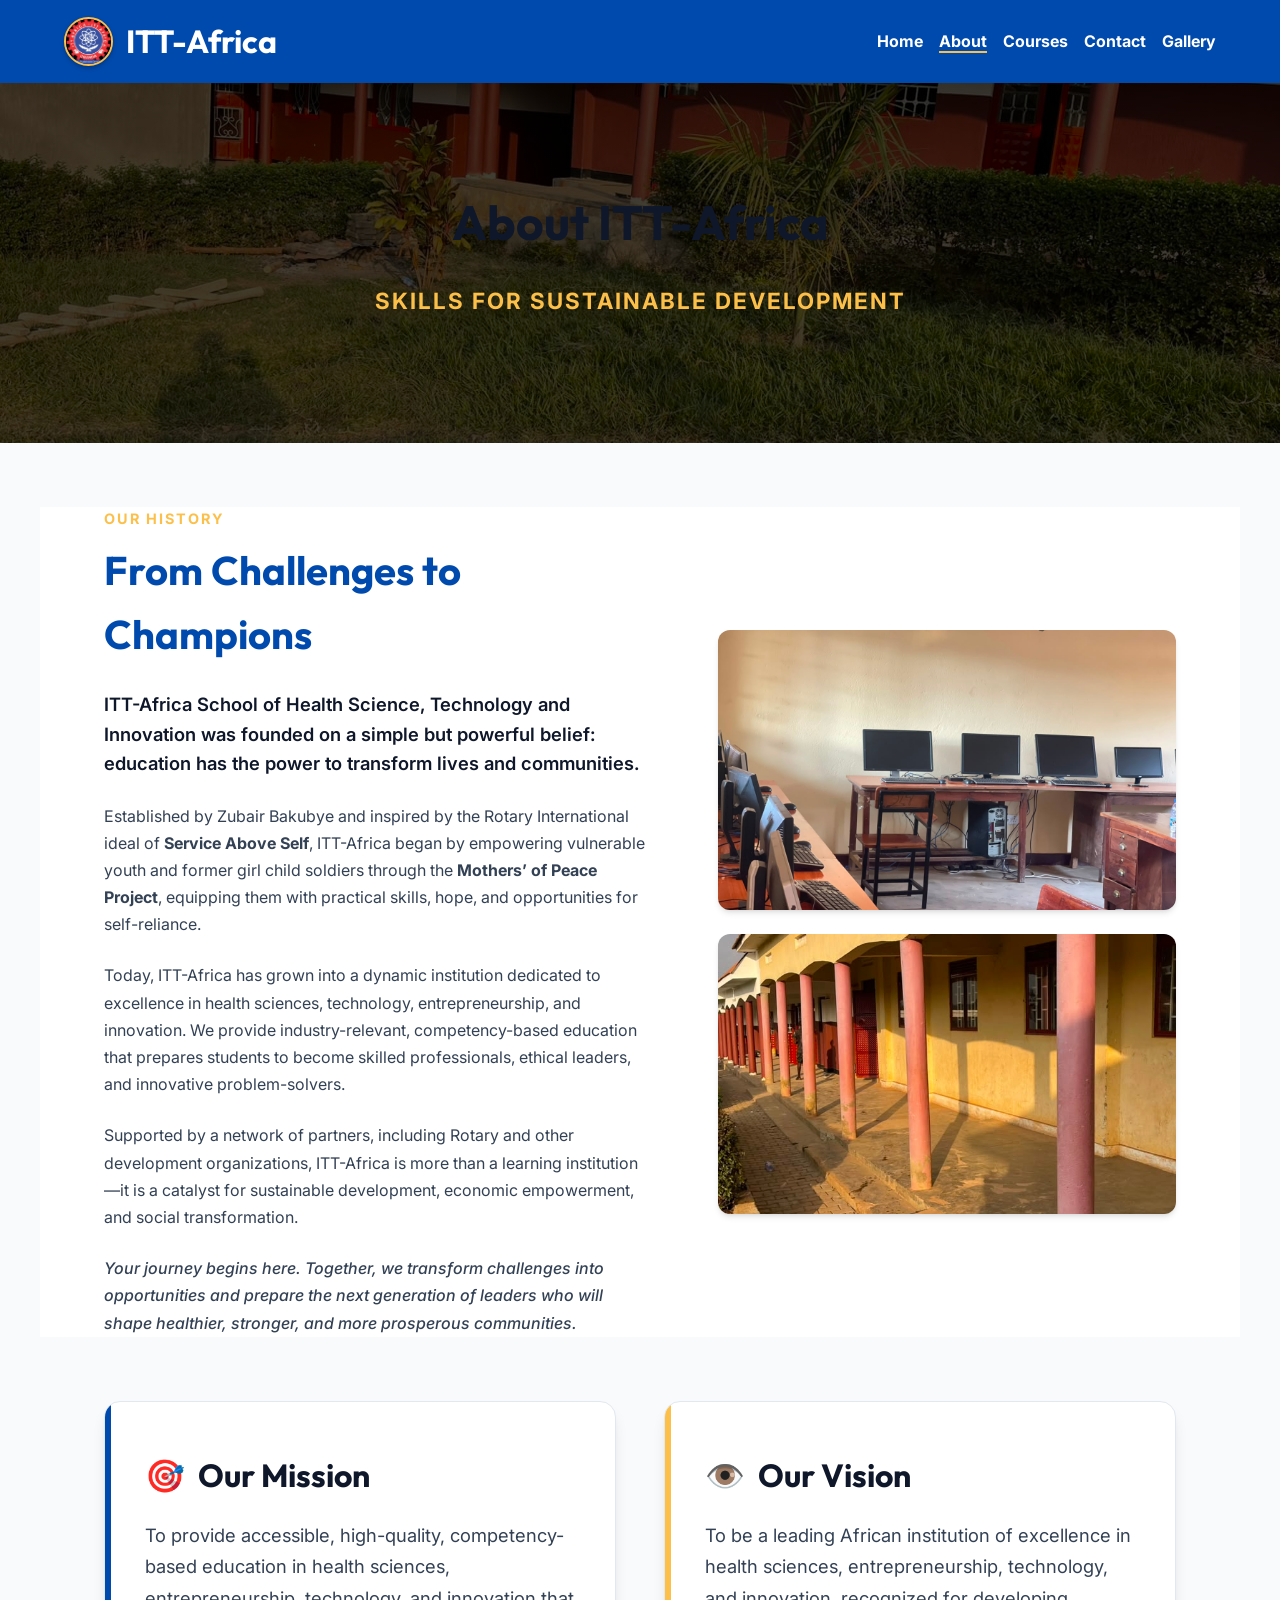
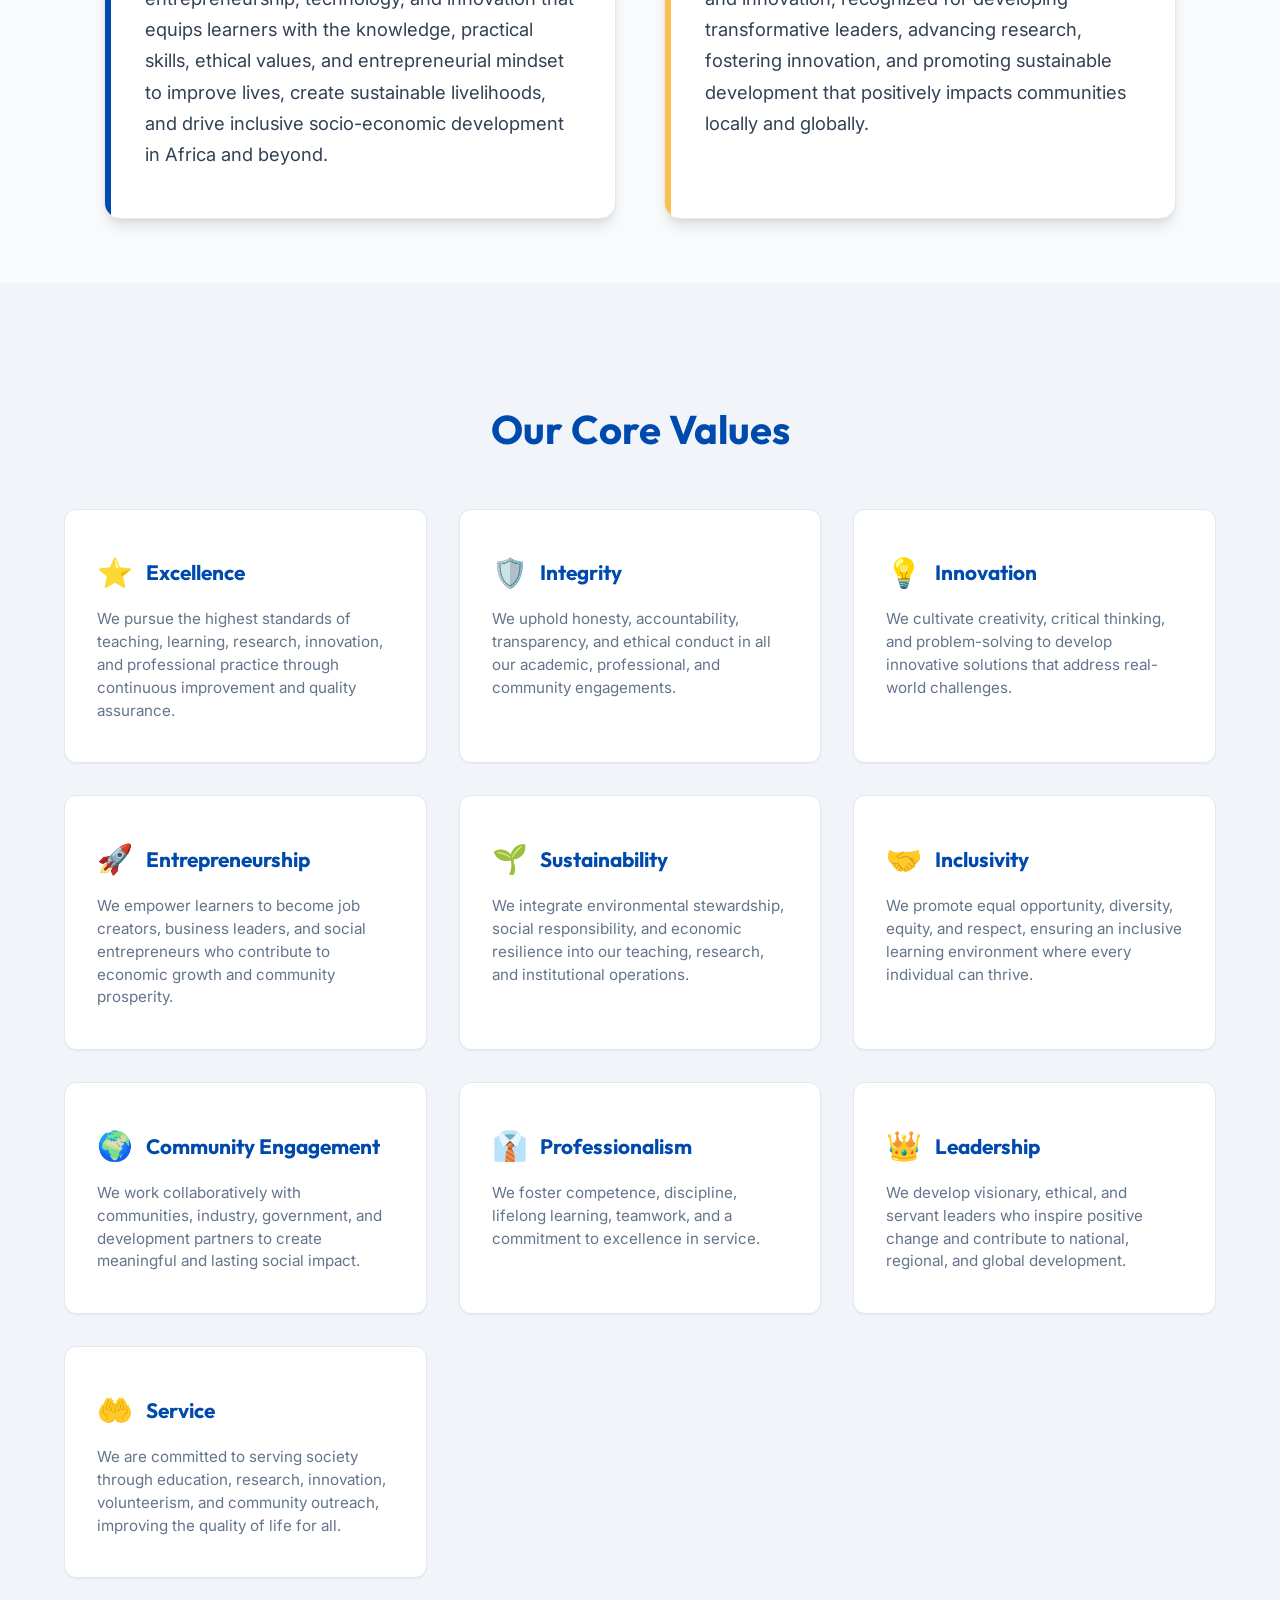
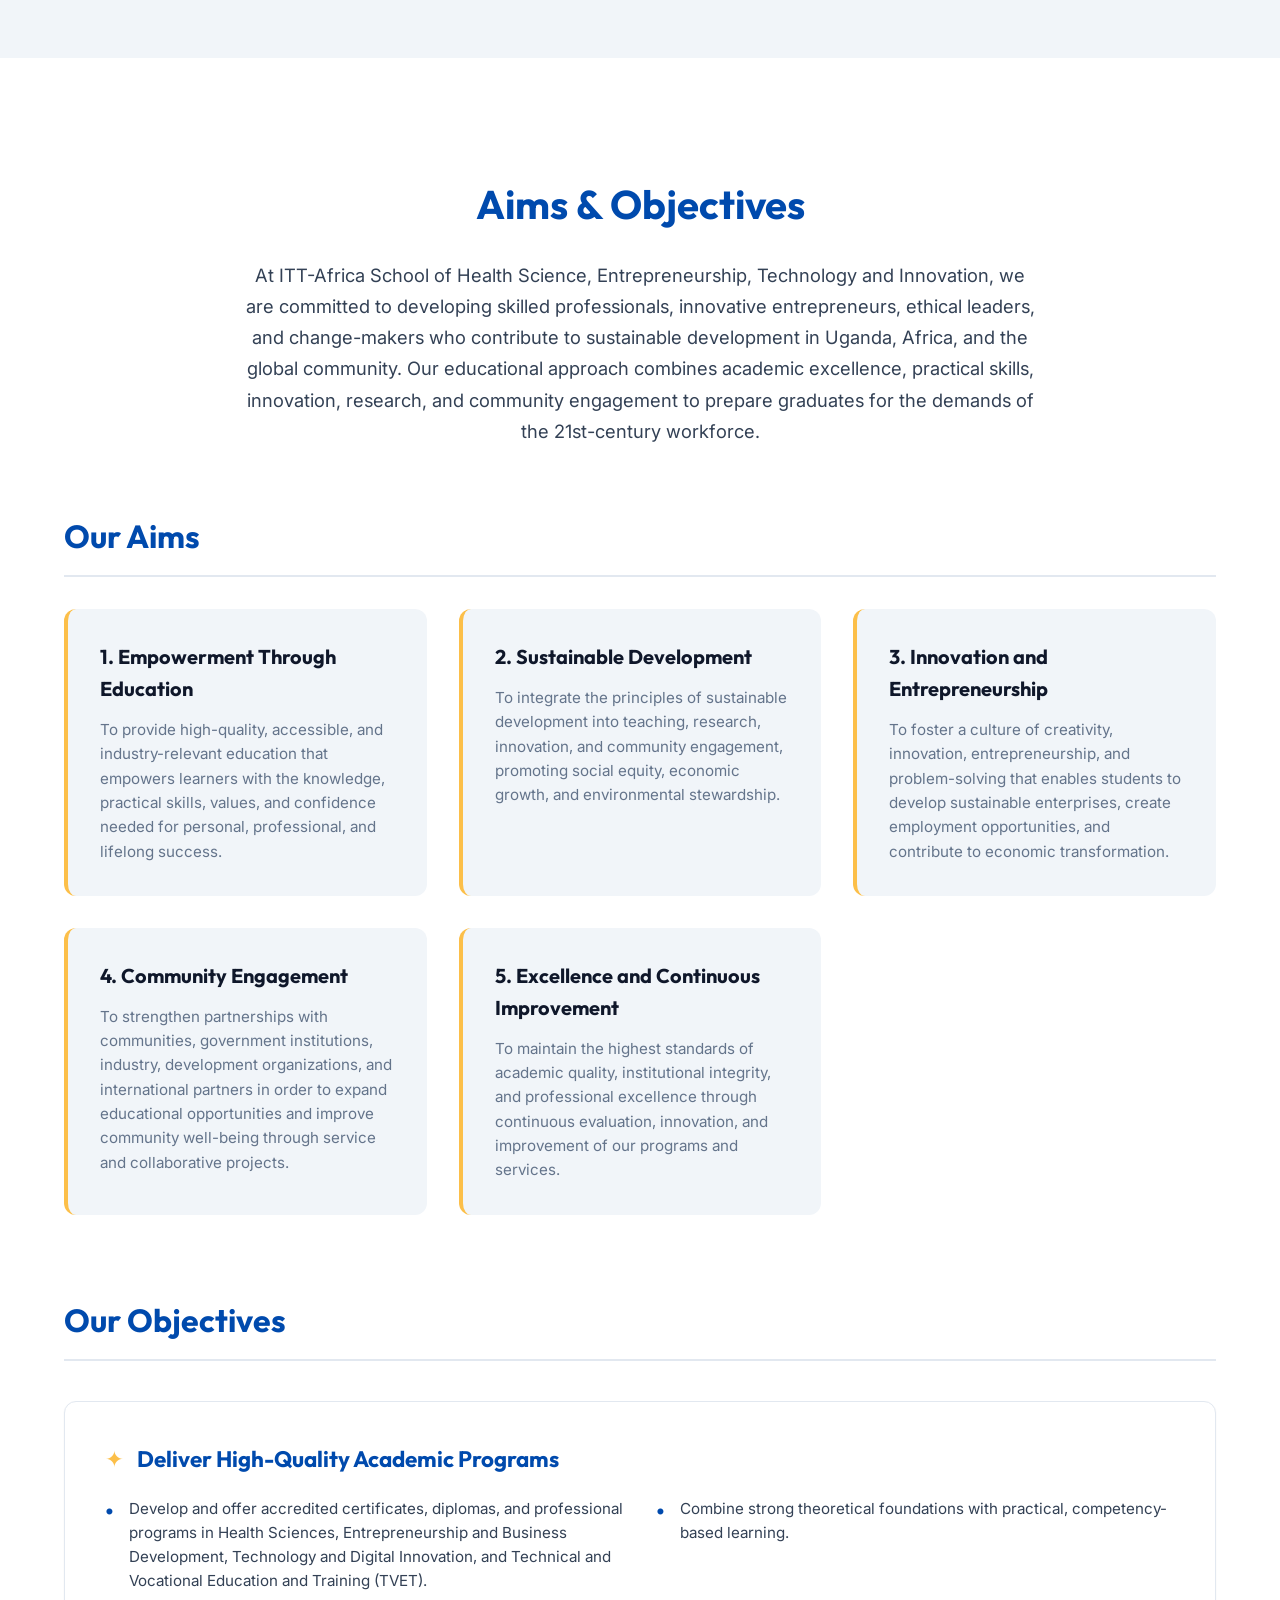
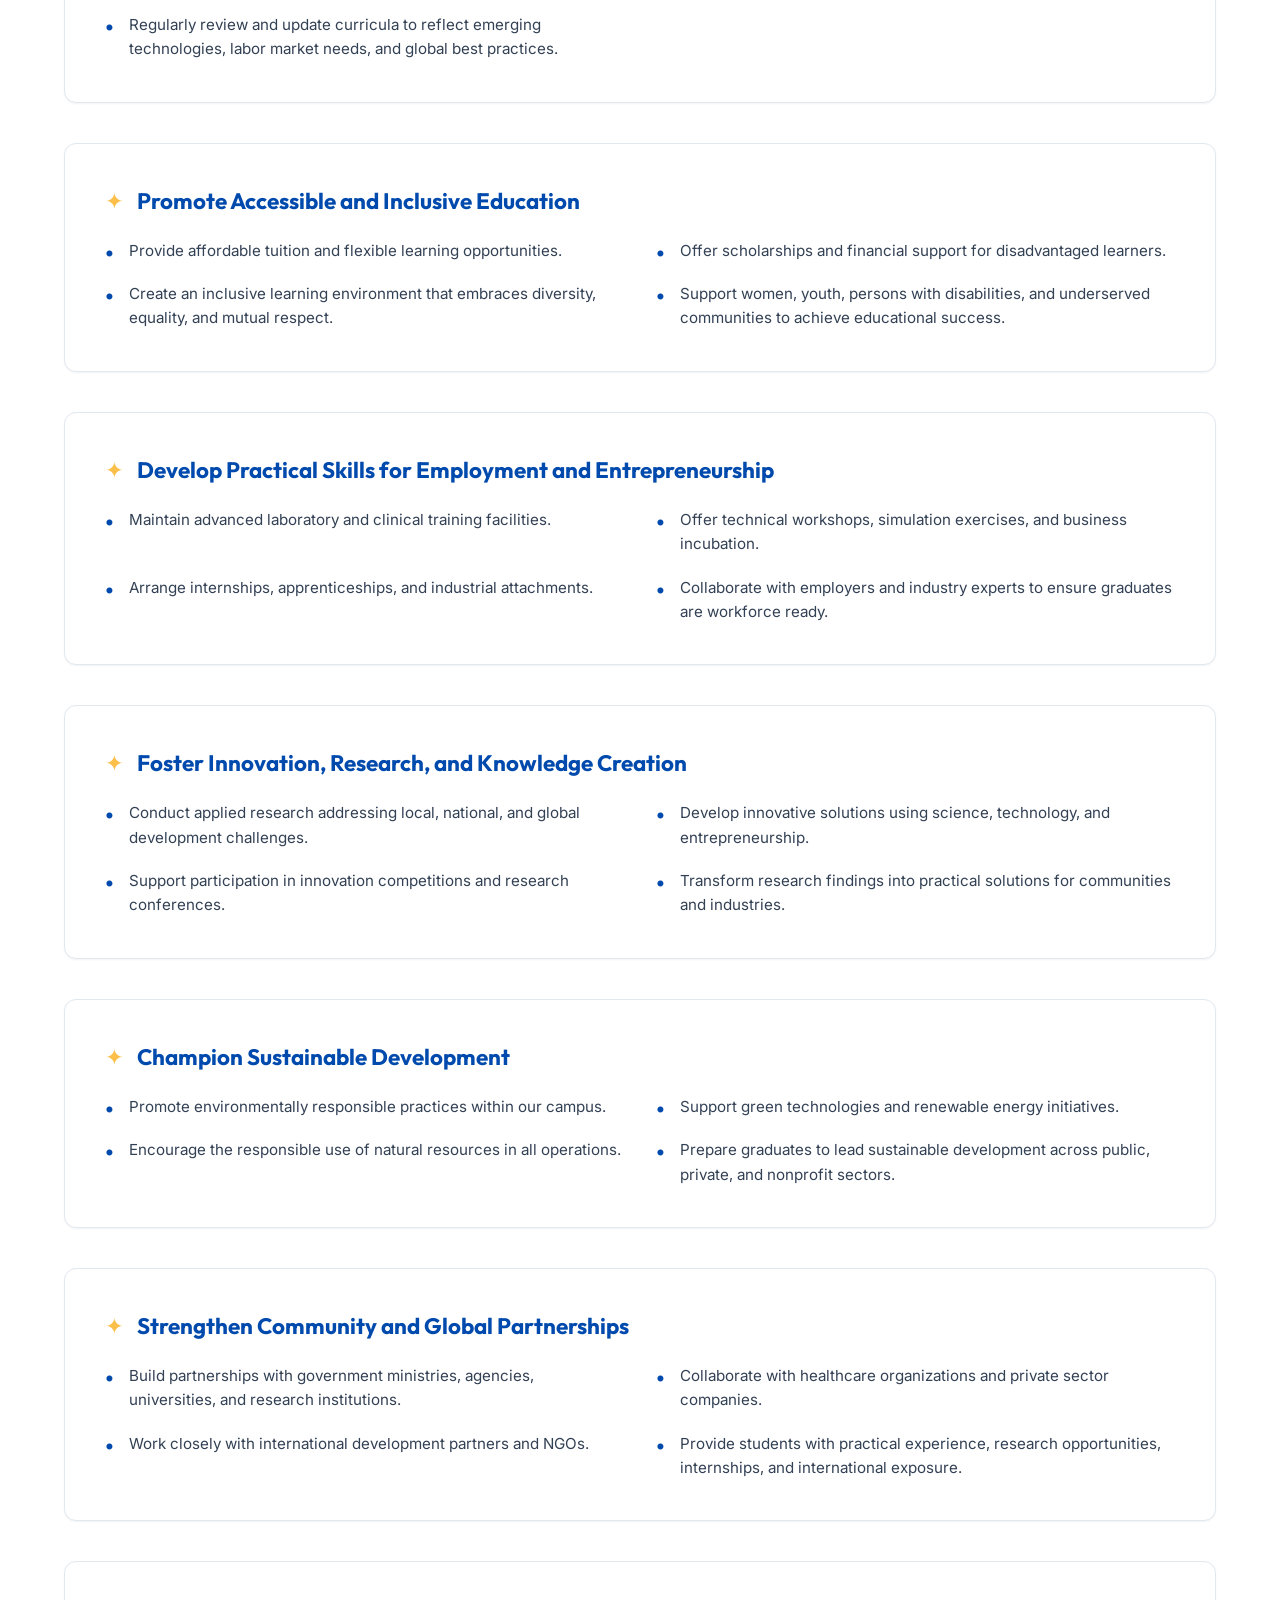
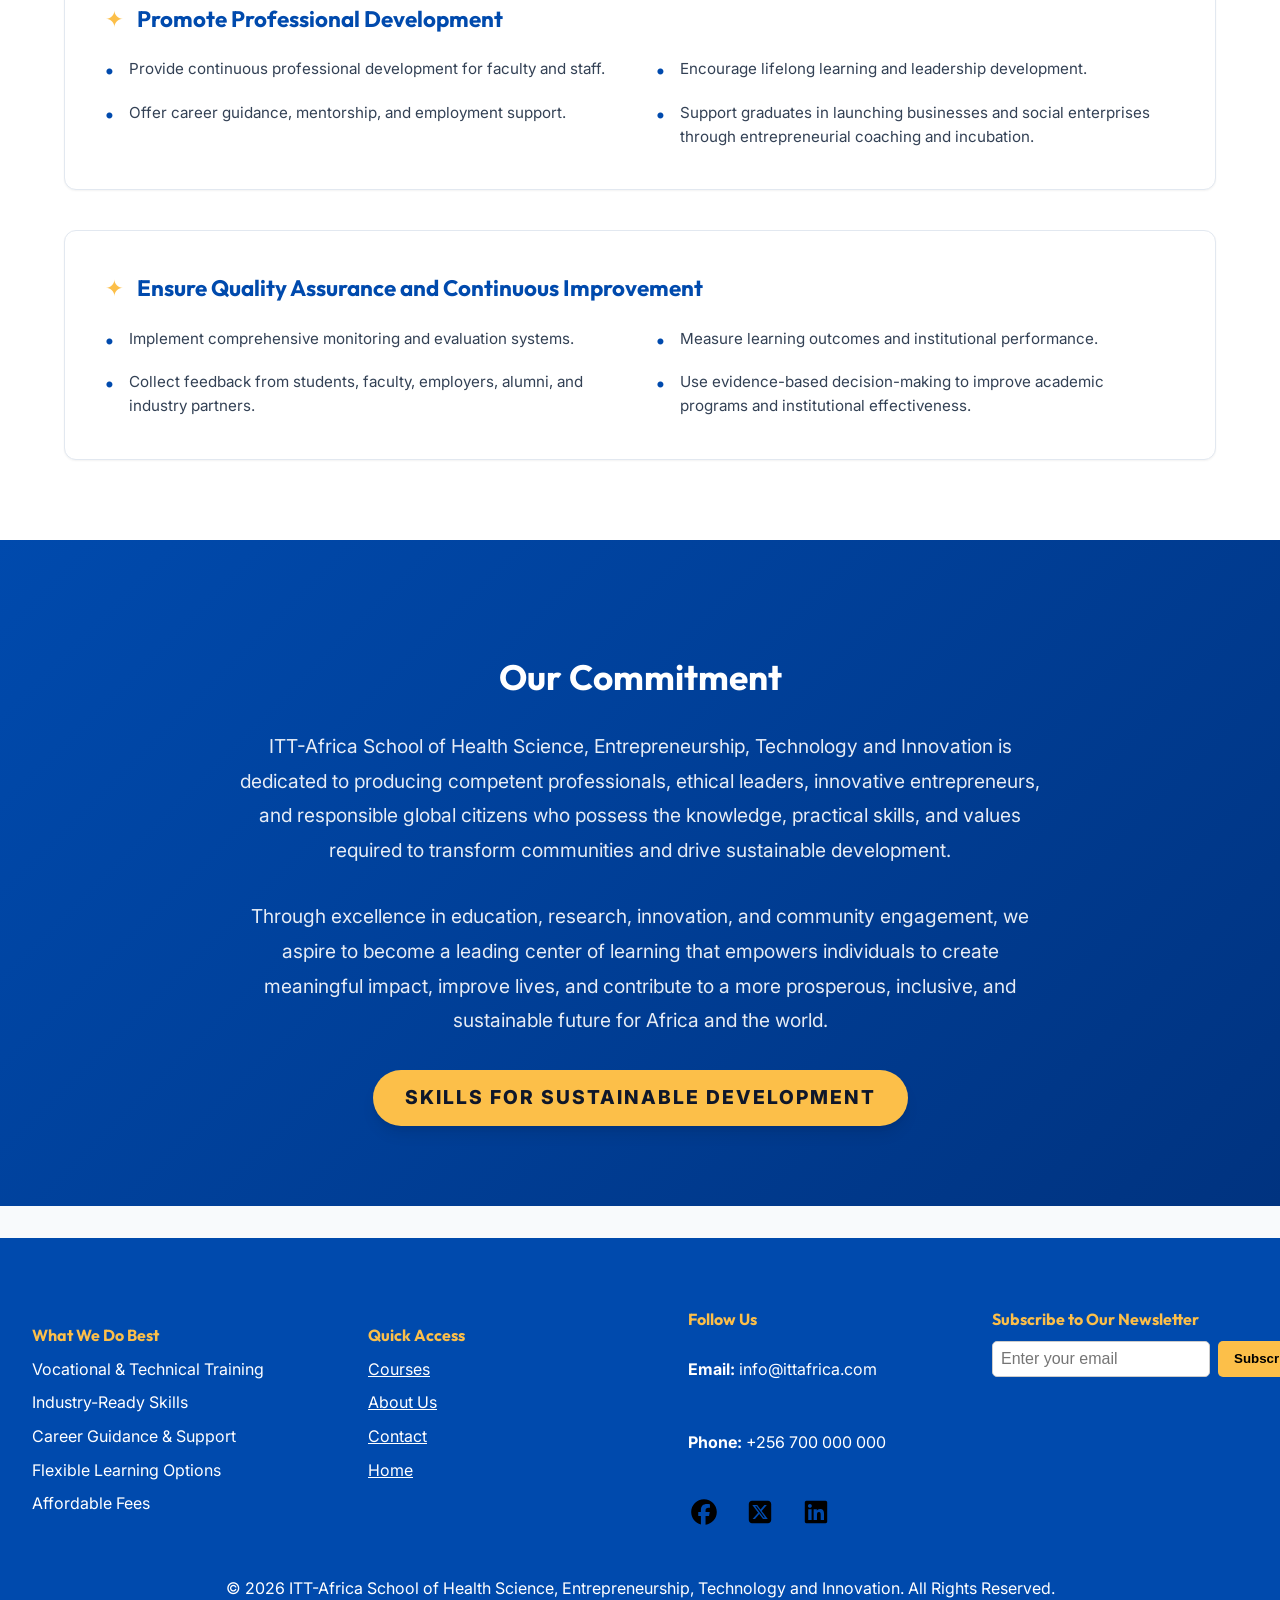
==== about.html @ c561f280 "Innitial Deploying the website" ====
<!DOCTYPE html>
<html lang="en">
<head>
  <meta charset="UTF-8">
  <meta name="viewport" content="width=device-width, initial-scale=1.0">
  <title>About Us - ITT-Africa</title>
  <link rel="stylesheet" href="style.css">
  <link rel="icon" type="image/jpeg" href="images/logo.jpeg">
  <script src="script.js" defer></script>
</head>
<body>

  <header>
    <div class="container">
      <h1 class="logo">
        <a href="index.html">
          <img src="images/logo.jpeg" alt="ITT AFRICA Logo">
          <span>ITT-Africa</span>
        </a>
      </h1>
      <nav>
        <ul class="nav-links">
          <li><a href="index.html">Home</a></li>
          <li><a href="about.html" class="active">About</a></li>
          <li><a href="courses.html">Courses</a></li>
          <li><a href="contact.html">Contact</a></li>
          <li><a href="gallery.html">Gallery</a></li>
        </ul>
        <button class="menu-toggle">☰</button>
      </nav>
    </div>
  </header>

  <main>
    <!-- About Page Hero -->
    <section class="hero" style="background: linear-gradient(rgba(0, 0, 0, 0.75), rgba(0, 0, 0, 0.75)), url('images/IMG-20260713-WA0008.jpg') no-repeat center center/cover; min-height: 40vh; height: auto; padding: 4rem 2rem;">
      <div class="hero-text">
        <h2>About ITT-Africa</h2>
        <p class="lead" style="font-size: 1.4rem; font-weight: 700; color: var(--accent); letter-spacing: 2px; text-transform: uppercase;">Skills for Sustainable Development</p>
      </div>
    </section>

    <!-- Our Story Section -->
    <section class="about" style="max-width: 1200px; margin: 4rem auto; padding: 0 5%; grid-template-columns: 1.2fr 1fr; gap: 4rem; display: grid;">
      <div class="about-content">
        <span class="section-tagline">OUR HISTORY</span>
        <h2 style="font-size: 2.5rem; color: var(--primary); margin-top: 0; margin-bottom: 1.5rem;">From Challenges to Champions</h2>
        <p class="lead" style="font-size: 1.15rem; font-weight: 600; color: var(--dark); line-height: 1.6; margin-bottom: 1.5rem;">
          ITT-Africa School of Health Science, Technology and Innovation was founded on a simple but powerful belief: education has the power to transform lives and communities.
        </p>
        <p style="color: var(--text); line-height: 1.7; margin-bottom: 1.5rem;">
          Established by Zubair Bakubye and inspired by the Rotary International ideal of <strong>Service Above Self</strong>, ITT-Africa began by empowering vulnerable youth and former girl child soldiers through the <strong>Mothers’ of Peace Project</strong>, equipping them with practical skills, hope, and opportunities for self-reliance.
        </p>
        <p style="color: var(--text); line-height: 1.7; margin-bottom: 1.5rem;">
          Today, ITT-Africa has grown into a dynamic institution dedicated to excellence in health sciences, technology, entrepreneurship, and innovation. We provide industry-relevant, competency-based education that prepares students to become skilled professionals, ethical leaders, and innovative problem-solvers.
        </p>
        <p style="color: var(--text); line-height: 1.7; margin-bottom: 1.5rem;">
          Supported by a network of partners, including Rotary and other development organizations, ITT-Africa is more than a learning institution—it is a catalyst for sustainable development, economic empowerment, and social transformation.
        </p>
        <p style="color: var(--text); font-style: italic; font-weight: 500; line-height: 1.7; margin-bottom: 0;">
          Your journey begins here. Together, we transform challenges into opportunities and prepare the next generation of leaders who will shape healthier, stronger, and more prosperous communities.
        </p>
      </div>
      <div class="about-image" style="display: flex; flex-direction: column; gap: 1.5rem;">
        <img src="images/IMG-20260713-WA0003.jpg" alt="ITT-Africa Practical Training" style="width: 100%; height: 280px; object-fit: cover; border-radius: var(--radius); box-shadow: var(--shadow-md);">
        <img src="images/IMG-20260713-WA0014.jpg" alt="ITT-Africa Lab Session" style="width: 100%; height: 280px; object-fit: cover; border-radius: var(--radius); box-shadow: var(--shadow-md);">
      </div>
    </section>

    <!-- Mission & Vision Section -->
    <section class="mission-vision-section">
      <div class="mission-card">
        <h3><span>🎯</span> Our Mission</h3>
        <p>To provide accessible, high-quality, competency-based education in health sciences, entrepreneurship, technology, and innovation that equips learners with the knowledge, practical skills, ethical values, and entrepreneurial mindset to improve lives, create sustainable livelihoods, and drive inclusive socio-economic development in Africa and beyond.</p>
      </div>
      <div class="vision-card">
        <h3><span>👁️</span> Our Vision</h3>
        <p>To be a leading African institution of excellence in health sciences, entrepreneurship, technology, and innovation, recognized for developing transformative leaders, advancing research, fostering innovation, and promoting sustainable development that positively impacts communities locally and globally.</p>
      </div>
    </section>

    <!-- Core Values Section -->
    <section class="values-section">
      <h2>Our Core Values</h2>
      <div class="values-grid">
        <div class="value-card">
          <div class="value-header">
            <span class="value-icon">⭐</span>
            <h3>Excellence</h3>
          </div>
          <p>We pursue the highest standards of teaching, learning, research, innovation, and professional practice through continuous improvement and quality assurance.</p>
        </div>
        <div class="value-card">
          <div class="value-header">
            <span class="value-icon">🛡️</span>
            <h3>Integrity</h3>
          </div>
          <p>We uphold honesty, accountability, transparency, and ethical conduct in all our academic, professional, and community engagements.</p>
        </div>
        <div class="value-card">
          <div class="value-header">
            <span class="value-icon">💡</span>
            <h3>Innovation</h3>
          </div>
          <p>We cultivate creativity, critical thinking, and problem-solving to develop innovative solutions that address real-world challenges.</p>
        </div>
        <div class="value-card">
          <div class="value-header">
            <span class="value-icon">🚀</span>
            <h3>Entrepreneurship</h3>
          </div>
          <p>We empower learners to become job creators, business leaders, and social entrepreneurs who contribute to economic growth and community prosperity.</p>
        </div>
        <div class="value-card">
          <div class="value-header">
            <span class="value-icon">🌱</span>
            <h3>Sustainability</h3>
          </div>
          <p>We integrate environmental stewardship, social responsibility, and economic resilience into our teaching, research, and institutional operations.</p>
        </div>
        <div class="value-card">
          <div class="value-header">
            <span class="value-icon">🤝</span>
            <h3>Inclusivity</h3>
          </div>
          <p>We promote equal opportunity, diversity, equity, and respect, ensuring an inclusive learning environment where every individual can thrive.</p>
        </div>
        <div class="value-card">
          <div class="value-header">
            <span class="value-icon">🌍</span>
            <h3>Community Engagement</h3>
          </div>
          <p>We work collaboratively with communities, industry, government, and development partners to create meaningful and lasting social impact.</p>
        </div>
        <div class="value-card">
          <div class="value-header">
            <span class="value-icon">👔</span>
            <h3>Professionalism</h3>
          </div>
          <p>We foster competence, discipline, lifelong learning, teamwork, and a commitment to excellence in service.</p>
        </div>
        <div class="value-card">
          <div class="value-header">
            <span class="value-icon">👑</span>
            <h3>Leadership</h3>
          </div>
          <p>We develop visionary, ethical, and servant leaders who inspire positive change and contribute to national, regional, and global development.</p>
        </div>
        <div class="value-card">
          <div class="value-header">
            <span class="value-icon">🤲</span>
            <h3>Service</h3>
          </div>
          <p>We are committed to serving society through education, research, innovation, volunteerism, and community outreach, improving the quality of life for all.</p>
        </div>
      </div>
    </section>

    <!-- Aims & Objectives Section -->
    <section class="aims-objectives-section">
      <h2>Aims & Objectives</h2>
      <p class="lead-text">
        At ITT-Africa School of Health Science, Entrepreneurship, Technology and Innovation, we are committed to developing skilled professionals, innovative entrepreneurs, ethical leaders, and change-makers who contribute to sustainable development in Uganda, Africa, and the global community. Our educational approach combines academic excellence, practical skills, innovation, research, and community engagement to prepare graduates for the demands of the 21st-century workforce.
      </p>

      <div class="aims-block">
        <h3>Our Aims</h3>
        <div class="aims-grid">
          <div class="aim-card">
            <h4>1. Empowerment Through Education</h4>
            <p>To provide high-quality, accessible, and industry-relevant education that empowers learners with the knowledge, practical skills, values, and confidence needed for personal, professional, and lifelong success.</p>
          </div>
          <div class="aim-card">
            <h4>2. Sustainable Development</h4>
            <p>To integrate the principles of sustainable development into teaching, research, innovation, and community engagement, promoting social equity, economic growth, and environmental stewardship.</p>
          </div>
          <div class="aim-card">
            <h4>3. Innovation and Entrepreneurship</h4>
            <p>To foster a culture of creativity, innovation, entrepreneurship, and problem-solving that enables students to develop sustainable enterprises, create employment opportunities, and contribute to economic transformation.</p>
          </div>
          <div class="aim-card">
            <h4>4. Community Engagement</h4>
            <p>To strengthen partnerships with communities, government institutions, industry, development organizations, and international partners in order to expand educational opportunities and improve community well-being through service and collaborative projects.</p>
          </div>
          <div class="aim-card">
            <h4>5. Excellence and Continuous Improvement</h4>
            <p>To maintain the highest standards of academic quality, institutional integrity, and professional excellence through continuous evaluation, innovation, and improvement of our programs and services.</p>
          </div>
        </div>
      </div>

      <div class="objectives-block">
        <h3>Our Objectives</h3>
        <div class="objectives-grid">
          <div class="objective-item">
            <h4>Deliver High-Quality Academic Programs</h4>
            <ul class="objective-details-list">
              <li>Develop and offer accredited certificates, diplomas, and professional programs in Health Sciences, Entrepreneurship and Business Development, Technology and Digital Innovation, and Technical and Vocational Education and Training (TVET).</li>
              <li>Combine strong theoretical foundations with practical, competency-based learning.</li>
              <li>Regularly review and update curricula to reflect emerging technologies, labor market needs, and global best practices.</li>
            </ul>
          </div>

          <div class="objective-item">
            <h4>Promote Accessible and Inclusive Education</h4>
            <ul class="objective-details-list">
              <li>Provide affordable tuition and flexible learning opportunities.</li>
              <li>Offer scholarships and financial support for disadvantaged learners.</li>
              <li>Create an inclusive learning environment that embraces diversity, equality, and mutual respect.</li>
              <li>Support women, youth, persons with disabilities, and underserved communities to achieve educational success.</li>
            </ul>
          </div>

          <div class="objective-item">
            <h4>Develop Practical Skills for Employment and Entrepreneurship</h4>
            <ul class="objective-details-list">
              <li>Maintain advanced laboratory and clinical training facilities.</li>
              <li>Offer technical workshops, simulation exercises, and business incubation.</li>
              <li>Arrange internships, apprenticeships, and industrial attachments.</li>
              <li>Collaborate with employers and industry experts to ensure graduates are workforce ready.</li>
            </ul>
          </div>

          <div class="objective-item">
            <h4>Foster Innovation, Research, and Knowledge Creation</h4>
            <ul class="objective-details-list">
              <li>Conduct applied research addressing local, national, and global development challenges.</li>
              <li>Develop innovative solutions using science, technology, and entrepreneurship.</li>
              <li>Support participation in innovation competitions and research conferences.</li>
              <li>Transform research findings into practical solutions for communities and industries.</li>
            </ul>
          </div>

          <div class="objective-item">
            <h4>Champion Sustainable Development</h4>
            <ul class="objective-details-list">
              <li>Promote environmentally responsible practices within our campus.</li>
              <li>Support green technologies and renewable energy initiatives.</li>
              <li>Encourage the responsible use of natural resources in all operations.</li>
              <li>Prepare graduates to lead sustainable development across public, private, and nonprofit sectors.</li>
            </ul>
          </div>

          <div class="objective-item">
            <h4>Strengthen Community and Global Partnerships</h4>
            <ul class="objective-details-list">
              <li>Build partnerships with government ministries, agencies, universities, and research institutions.</li>
              <li>Collaborate with healthcare organizations and private sector companies.</li>
              <li>Work closely with international development partners and NGOs.</li>
              <li>Provide students with practical experience, research opportunities, internships, and international exposure.</li>
            </ul>
          </div>

          <div class="objective-item">
            <h4>Promote Professional Development</h4>
            <ul class="objective-details-list">
              <li>Provide continuous professional development for faculty and staff.</li>
              <li>Encourage lifelong learning and leadership development.</li>
              <li>Offer career guidance, mentorship, and employment support.</li>
              <li>Support graduates in launching businesses and social enterprises through entrepreneurial coaching and incubation.</li>
            </ul>
          </div>

          <div class="objective-item">
            <h4>Ensure Quality Assurance and Continuous Improvement</h4>
            <ul class="objective-details-list">
              <li>Implement comprehensive monitoring and evaluation systems.</li>
              <li>Measure learning outcomes and institutional performance.</li>
              <li>Collect feedback from students, faculty, employers, alumni, and industry partners.</li>
              <li>Use evidence-based decision-making to improve academic programs and institutional effectiveness.</li>
            </ul>
          </div>
        </div>
      </div>
    </section>

    <!-- Our Commitment Section -->
    <section class="commitment-section">
      <div class="commitment-content">
        <h2>Our Commitment</h2>
        <p>ITT-Africa School of Health Science, Entrepreneurship, Technology and Innovation is dedicated to producing competent professionals, ethical leaders, innovative entrepreneurs, and responsible global citizens who possess the knowledge, practical skills, and values required to transform communities and drive sustainable development.</p>
        <p>Through excellence in education, research, innovation, and community engagement, we aspire to become a leading center of learning that empowers individuals to create meaningful impact, improve lives, and contribute to a more prosperous, inclusive, and sustainable future for Africa and the world.</p>
        <div class="motto-banner">Skills for Sustainable Development</div>
      </div>
    </section>
  </main>

  <footer>
    <div class="footer-container">
      <div class="footer-main-flex">
        <div class="footer-best">
          <h4>What We Do Best</h4>
          <ul>
            <li>Vocational & Technical Training</li>
            <li>Industry-Ready Skills</li>
            <li>Career Guidance & Support</li>
            <li>Flexible Learning Options</li>
            <li>Affordable Fees</li>
          </ul>
        </div>
        <div class="footer-quick">
          <h4>Quick Access</h4>
          <ul>
            <li><a href="courses.html">Courses</a></li>
            <li><a href="about.html" class="active">About Us</a></li>
            <li><a href="contact.html">Contact</a></li>
            <li><a href="index.html">Home</a></li>
          </ul>
        </div>
        <div class="footer-social">
          <h4>Follow Us</h4>
          <div class="footer-social-icons">
            <p><strong>Email:</strong> info@ittafrica.com</p>
            <p><strong>Phone:</strong> +256 700 000 000</p>
            <div class="footer-social-icons-grid">
              <a href="#" title="Facebook"><img src="assets/facebook.svg" alt="Facebook" /></a>
              <a href="#" title="X"><img src="assets/square-x-twitter-brands-solid-full.svg" alt="X" /></a>
              <a href="#" title="LinkedIn"><img src="assets/linkedin.svg" alt="LinkedIn" /></a>
            </div>
          </div>
        </div>
        <div class="footer-newsletter">
          <h4>Subscribe to Our Newsletter</h4>
          <form class="newsletter-form">
            <input type="email" placeholder="Enter your email" required>
            <button type="submit" class="btn">Subscribe</button>
          </form>
        </div>
      </div>
    </div>
    <div class="footer-bottom">
      <p>© 2026 ITT-Africa School of Health Science, Entrepreneurship, Technology and Innovation. All Rights Reserved.</p>
    </div>
  </footer>
</body>
</html>
---- style.css ----
@import url('https://fonts.googleapis.com/css2?family=Inter:wght@300;400;500;600;700;800&family=Outfit:wght@300;400;500;600;700;800&display=swap');

.footer-social-icons-grid {
  display: grid;
  grid-template-columns: repeat(3, 40px);
  gap: 1rem;
  justify-content: start;
  align-items: center;
  margin-top: 0.5rem;
}
.footer-social-icons-grid a img {
  width: 32px;
  height: 32px;
}
.gallery-preview img {
  width: 200px;
  height: auto;
  border-radius: 8px;
  margin: 0 10px;
}
.footer-social-icons {
  display: flex;
  flex-direction: column;
  align-items: flex-start;
  gap: 0.5rem;
}
/* Footer grid layout */
.footer-grid {
  display: grid;
  grid-template-columns: repeat(4, 1fr);
  gap: 2rem;
  margin: 0;
  width: 100vw;
  max-width: 100vw;
  box-sizing: border-box;
  background: var(--primary);
  color: #fff;
  padding: 2rem 0;
}
.footer-grid > div {
  min-width: 180px;
}
@media (max-width: 900px) {
  .footer-grid {
    grid-template-columns: 1fr 1fr;
    gap: 1.5rem;
  }
}
@media (max-width: 600px) {
  .footer-grid {
    grid-template-columns: 1fr;
    gap: 1rem;
  }
}
/* Footer container flex layout for all child divs */
.footer-container {
  display: flex;
  flex-wrap: wrap;
  justify-content: space-between;
  align-items: flex-start;
  gap: 2rem;
}
.footer-container > div {
  flex: 1 1 220px;
  min-width: 180px;
  margin-bottom: 1rem;
}
@media (max-width: 900px) {
  .footer-container {
    flex-direction: column;
    align-items: center;
    gap: 1.5rem;
  }
  .footer-container > div {
    text-align: center;
  }
}
/* Footer main flex layout */
.footer-main-flex {
  display: flex;
  justify-content: space-between;
  align-items: flex-start;
  gap: 2rem;
  flex-wrap: wrap;
  margin: 2rem 0;
}
.footer-main-flex > div {
  flex: 1 1 220px;
  min-width: 180px;
  margin-bottom: 1rem;
}
.footer-newsletter {
  text-align: left;
}
.footer-newsletter h4 {
  color: var(--accent);
  margin-bottom: 0.5rem;
}
.newsletter-form {
  display: flex;
  gap: 0.5rem;
}
.newsletter-form input[type="email"] {
  padding: 0.5rem;
  border-radius: 5px;
  border: 1px solid #ccc;
  font-size: 1rem;
}
.newsletter-form button {
  padding: 0.5rem 1rem;
  border-radius: 5px;
  background: var(--accent);
  color: #000;
  border: none;
  font-weight: bold;
  cursor: pointer;
}
@media (max-width: 900px) {
  .footer-main-flex {
    flex-direction: column;
    align-items: center;
    gap: 1.5rem;
  }
  .footer-main-flex > div {
    text-align: center;
  }
  .footer-newsletter {
    text-align: center;
  }
}
.footer-social {
  text-align: left;
}
.footer-social h4 {
  color: var(--accent);
  margin-bottom: 0.5rem;
}
.footer-social-icons {
  display: flex;
  gap: 1rem;
  margin-top: 0.5rem;
}
.footer-social-icons a img {
  width: 32px;
  height: 32px;
  vertical-align: middle;
}
@media (max-width: 900px) {
  .footer-main-flex {
    flex-direction: column;
    align-items: center;
    gap: 1.5rem;
  }
  .footer-main-flex > div {
    text-align: center;
  }
  .footer-social {
    text-align: center;
  }
}
/* Footer Best & Quick Access */
.footer-best, .footer-quick {
  flex: 1 1 180px;
  margin: 1rem;
  text-align: left;
}
.footer-best h4, .footer-quick h4 {
  margin-bottom: 0.5rem;
  color: var(--accent);
}
.footer-best ul, .footer-quick ul {
  list-style: none;
  padding: 0;
  margin: 0;
}
.footer-best li, .footer-quick li {
  margin-bottom: 0.5rem;
  font-size: 1rem;
}
.footer-quick a {
  color: #fff;
  text-decoration: underline;
}
.footer-quick a:hover {
  color: var(--accent);
}
@media (max-width: 800px) {
  .footer-best, .footer-quick {
    text-align: center;
    margin: 1rem 0;
  }
}
/* Assurance and Message Form Section */
.assurance-message-section {
  display: flex;
  gap: 3rem;
  width: 90%;
  max-width: 1200px;
  margin: 4rem auto;
  min-height: auto;
  box-sizing: border-box;
}
.assurance-card {
  flex: 1;
  background: var(--primary);
  color: #fff;
  border-radius: 12px;
  padding: 3rem 2.5rem;
  box-shadow: 0 8px 24px rgba(0, 0, 0, 0.1);
  display: flex;
  flex-direction: column;
  justify-content: center;
}
.assurance-card h2 {
  color: #fff;
  font-size: 2.2rem;
  margin-top: 0;
  margin-bottom: 1rem;
}
.assurance-subtitle {
  color: rgba(255, 255, 255, 0.85);
  font-size: 1.1rem;
  margin-bottom: 2rem;
}
.assurance-list {
  list-style: none;
  padding: 0;
  margin: 0;
  text-align: left;
}
.assurance-list li {
  margin-bottom: 1.2rem;
  font-size: 1.1rem;
  display: flex;
  align-items: center;
  gap: 0.8rem;
}
.check-icon {
  background: var(--accent);
  color: #000;
  width: 24px;
  height: 24px;
  border-radius: 50%;
  display: inline-flex;
  align-items: center;
  justify-content: center;
  font-weight: bold;
  font-size: 0.9rem;
  flex-shrink: 0;
}
.message-form {
  flex: 1;
  background: #fff;
  border-radius: 12px;
  padding: 3rem 2.5rem;
  box-shadow: 0 8px 24px rgba(0, 0, 0, 0.1);
  border: 1px solid rgba(0, 0, 0, 0.05);
  display: flex;
  flex-direction: column;
  gap: 1rem;
  justify-content: center;
}
.message-form h2 {
  font-size: 2.2rem;
  margin-top: 0;
  margin-bottom: 1.5rem;
  color: var(--primary);
}
.form-group {
  display: flex;
  flex-direction: column;
  text-align: left;
  gap: 0.5rem;
}
.form-group label {
  font-weight: bold;
  font-size: 0.95rem;
  color: var(--dark);
}
.form-group input,
.form-group textarea {
  padding: 0.8rem 1rem;
  border: 1.5px solid #ddd;
  border-radius: 6px;
  font-size: 1rem;
  transition: border-color 0.3s ease;
}
.form-group input:focus,
.form-group textarea:focus {
  border-color: var(--primary);
  outline: none;
}
.message-form button {
  align-self: flex-start;
  margin-top: 1rem;
}
@media (max-width: 900px) {
  .assurance-message-section {
    flex-direction: column;
    gap: 2rem;
    width: 90%;
    margin: 2rem auto;
  }
}
/* Testimonial Slider Styles */
.testimonial-slider {
  position: relative;
  max-width: 500px;
  margin: 2rem auto;
  overflow: hidden;
}
.testimonial-slide {
  display: none;
  background: #fff;
  padding: 1.5rem;
  border-radius: 8px;
  box-shadow: 0 2px 6px rgba(0,0,0,0.1);
  text-align: center;
  transition: opacity 0.5s ease, transform 0.5s ease;
  opacity: 0;
  position: absolute;
  width: 100%;
  left: 0;
  top: 0;
}
.testimonial-slide.active {
  display: block;
  opacity: 1;
  position: relative;
  transform: translateY(0);
}
.testimonial-slider button {
  position: absolute;
  top: 50%;
  transform: translateY(-50%);
  background: var(--primary);
  color: #fff;
  border: none;
  font-size: 2rem;
  padding: 0.3rem 0.8rem;
  border-radius: 50%;
  cursor: pointer;
  z-index: 2;
  opacity: 0.7;
}
.testimonial-slider .testimonial-prev {
  left: 10px;
}
.testimonial-slider .testimonial-next {
  right: 10px;
}
.testimonial-slider button:hover {
  opacity: 1;
  background: var(--accent);
  color: #000;
}

/* ===== Global Styles ===== */
:root {
  --primary: #004aad;
  --primary-rgb: 0, 74, 173;
  --accent: #fcbf49;
  --accent-rgb: 252, 191, 73;
  --light: #f8fafc;
  --dark: #0f172a;
  --text: #334155;
  --text-light: #64748b;
  --white: #ffffff;
  --gray-light: #f1f5f9;
  --gray-mid: #e2e8f0;
  --font-sans: 'Inter', system-ui, -apple-system, sans-serif;
  --font-title: 'Outfit', system-ui, -apple-system, sans-serif;
  --shadow-sm: 0 1px 2px 0 rgba(0, 0, 0, 0.05);
  --shadow-md: 0 4px 6px -1px rgba(0, 0, 0, 0.1), 0 2px 4px -2px rgba(0, 0, 0, 0.1);
  --shadow-lg: 0 10px 15px -3px rgba(0, 0, 0, 0.1), 0 4px 6px -4px rgba(0, 0, 0, 0.1);
  --shadow-xl: 0 20px 25px -5px rgba(0, 0, 0, 0.1), 0 8px 10px -6px rgba(0, 0, 0, 0.1);
  --radius: 12px;
  --radius-sm: 8px;
  --radius-lg: 16px;
  --radius-xl: 24px;
}

body {
  margin: 0;
  font-family: var(--font-sans);
  font-size: 1rem;
  line-height: 1.6;
  background: var(--light);
  color: var(--text);
}

h1, h2, h3, h4, h5, h6 {
  font-family: var(--font-title);
  color: var(--dark);
  font-weight: 700;
}

/* Header */
header {
  background: var(--primary);
  color: #fff;
  padding: 1rem 0;
  position: relative;
  z-index: 100;
}

header .container {
  display: flex;
  justify-content: space-between;
  align-items: center;
  width: 90%;
  margin: auto;
}

.logo {
  margin: 0;
}

.logo a {
  display: flex;
  align-items: center;
  gap: 0.8rem;
  text-decoration: none;
  color: #fff;
}

.logo img {
  height: 45px;
  width: 45px;
  object-fit: cover;
  border-radius: 50%;
  border: 2px solid var(--accent);
  box-shadow: 0 2px 4px rgba(0, 0, 0, 0.25);
  transition: transform 0.3s ease, border-color 0.3s ease;
}

.logo a:hover img {
  transform: scale(1.08);
  border-color: #fff;
}

nav ul {
  list-style: none;
  display: flex;
  gap: 1rem;
  padding: 0;
  margin: 0;
}

nav a {
  color: #fff;
  text-decoration: none;
  font-weight: bold;
}

nav a.active {
  border-bottom: 2px solid var(--accent);
}

.menu-toggle {
  display: none;
  background: none;
  border: none;
  color: #fff;
  font-size: 1.8rem;
  cursor: pointer;
  padding: 0.5rem;
  line-height: 1;
  transition: transform 0.2s ease, color 0.2s ease;
}

.menu-toggle:hover, .menu-toggle:focus {
  color: var(--accent);
  transform: scale(1.1);
  outline: none;
}

/* Hero Section */
.hero {
  background: linear-gradient(rgba(0, 0, 0, 0.6), rgba(0, 0, 0, 0.6)), url('images/HERO.jpg') no-repeat center center/cover;
  color: #fff;
  min-height: 100vh;
  display: flex;
  flex-direction: column;
  justify-content: center;
  align-items: center;
  padding: 2rem;
  box-sizing: border-box;
  text-align: center;
}

.hero-text, .hero_text {
  max-width: 800px;
  margin: 1.5rem auto;
}

.hero-text p, .hero_text p {
  font-size: 1.2rem;
  margin-bottom: 1.5rem;
}

.hero .btn {
  background: var(--accent);
  padding: 0.8rem 1.5rem;
  text-decoration: none;
  color: #000;
  font-weight: bold;
  border-radius: 5px;
  display: inline-block;
  transition: transform 0.2s ease, background 0.2s ease;
}

.hero .btn:hover {
  transform: scale(1.05);
}

/* Features & Cards */
.features, .page {
  padding: 2rem;
  text-align: center;
}

.grid {
  display: grid;
  grid-template-columns: repeat(auto-fit, minmax(250px, 1fr));
  gap: 1rem;
  margin-top: 2rem;
}

.card {
  background: #fff;
  padding: 1.5rem;
  border-radius: 8px;
  box-shadow: 0 2px 6px rgba(0,0,0,0.1);
}

/* Search & Filter */
.search-filter {
  display: flex;
  gap: 1rem;
  margin-bottom: 1.5rem;
}

.search-filter input,
.search-filter select {
  padding: 0.6rem;
  border: 1px solid #ccc;
  border-radius: 5px;
}

/* Contact Form */
.contact-form {
  display: flex;
  flex-direction: column;
  gap: 1rem;
  margin: 2rem auto;
  max-width: 500px;
}

.contact-form input,
.contact-form textarea {
  padding: 0.8rem;
  border: 1px solid #ccc;
  border-radius: 5px;
}

.btn {
  background: var(--primary);
  color: #fff;
  border: none;
  padding: 0.8rem;
  cursor: pointer;
  border-radius: 5px;
}

.btn:hover {
  background: var(--accent);
  color: #000;
}

.form-message {
  text-align: center;
  margin-top: 1rem;
  font-weight: bold;
}

/* Footer */
footer {
  background: var(--primary);
  color: #fff;
  text-align: center;
  padding: 1rem;
  margin-top: 2rem;
}

/* Responsive Nav */
@media(max-width: 768px) {
  nav ul {
    display: none;
    flex-direction: column;
    background: var(--primary);
    position: absolute;
    top: 100%;
    right: 5%;
    width: 200px;
    padding: 1rem;
    border-radius: 8px;
    box-shadow: 0 8px 16px rgba(0, 0, 0, 0.2);
    border: 1px solid rgba(255, 255, 255, 0.15);
    z-index: 1000;
  }

  nav ul.show {
    display: flex;
    animation: fadeInSlide 0.3s ease forwards;
  }

  .menu-toggle {
    display: block;
  }
}

/* Slide in animation for mobile dropdown */
@keyframes fadeInSlide {
  from {
    opacity: 0;
    transform: translateY(-10px);
  }
  to {
    opacity: 1;
    transform: translateY(0);
  }
}
.footer_container {
  width: 90%;
  margin: auto;
  display: flex;
  justify-content: space-between;
  align-items: center;
  flex-wrap: wrap;
}
.footer_container p {
  margin: 0.5rem 0;
}
.footer_container .social-icons {
  display: flex;
  gap: 1rem;
}
.footer_container .social-icons a {
  color: #fff;
  font-size: 1.5rem;
  text-decoration: none;
}
.footer_container .social-icons a:hover {
  color: var(--accent);
}
/* Additional Styles for Contact Page */
.contact-info {
  margin-top: 2rem;
  text-align: left;
}
.contact-info h3 {
  margin-bottom: 0.5rem;
}
.contact-info p {
  margin: 0.3rem 0;
}
.contact-info a {
  color: var(--primary);
  text-decoration: none;
}
.contact-info a:hover {
  text-decoration: underline;
}
.contact-form label {
  font-weight: bold;
}
.contact-form textarea {
  resize: vertical;
  min-height: 100px;
}
@media(max-width: 600px) {
  .footer_container {
    flex-direction: column;
    text-align: center;
  }
  .footer_container .social-icons {
    justify-content: center;
    margin-top: 1rem;
  }
}
.hero-text h1 {
  background-color: rgba(0, 0, 0, 0.5);
  padding: 1rem 2rem;
  border-radius: 10px;
}
.hero-text h1, .hero-text h2, .hero_text h2 {
  font-size: 3rem;
  margin-top: 0;
  margin-bottom: 1rem;
}
@media(max-width: 768px) {
  .hero-text h1, .hero-text h2, .hero_text h2 {
    font-size: 2.2rem;
  }
}
@media(max-width: 480px) {
  .hero-text h1, .hero-text h2, .hero_text h2 {
    font-size: 1.8rem;
  }
}
.testimonial {
  background: #fff;
  padding: 1.5rem;
  border-radius: 8px;
  box-shadow: 0 2px 6px rgba(0,0,0,0.1);
  text-align: center;
}
.testimonial img {
  border-radius: 50%;
  width: 80px;
  height: 80px;
  object-fit: cover;
  margin-bottom: 1rem;
}
.testimonial p {
  font-style: italic;
  margin-bottom: 1rem;
}
.testimonial h4 {
  margin: 0;
  font-weight: bold;
}
.testimonial h5 {
  margin: 0;
  color: var(--primary);
  font-weight: normal;
}
.testimonials-section {
  padding: 2rem;
  background: var(--light);
}
.testimonials-section h2 {
  text-align: center;
  margin-bottom: 2rem;
}
.testimonials-grid {
  display: grid;
  grid-template-columns: repeat(auto-fit, minmax(250px, 1fr));
  gap: 1.5rem;
}
@media(max-width: 600px) {
  .testimonials-grid {
    grid-template-columns: 1fr;
  }
}
/* Animation for testimonials */
@keyframes fadeInUp {
  from {
    opacity: 0;
    transform: translateY(20px);
  }
  to {
    opacity: 1;
    transform: translateY(0);
  }
}

/* ===== Homepage Redesign Styles ===== */

/* Section Tagline */
.section-tagline {
  display: block;
  font-size: 0.9rem;
  color: var(--accent);
  font-weight: bold;
  letter-spacing: 2px;
  text-transform: uppercase;
  margin-bottom: 0.5rem;
}

/* About Section */
.about {
  display: grid;
  grid-template-columns: 1fr 1fr;
  gap: 3rem;
  padding: 5rem 5%;
  align-items: center;
  background: #fff;
  max-width: 1200px;
  margin: 0 auto;
  box-sizing: border-box;
}

.about-image img {
  width: 100%;
  height: 400px;
  object-fit: cover;
  border-radius: 12px;
  box-shadow: 0 8px 24px rgba(0, 0, 0, 0.1);
}

.about-content {
  text-align: left;
}

.about-content h2 {
  font-size: 2.5rem;
  color: var(--primary);
  margin-top: 0;
  margin-bottom: 1.5rem;
}

.about-content .lead {
  font-size: 1.2rem;
  font-weight: bold;
  color: var(--dark);
  line-height: 1.5;
  margin-bottom: 1.5rem;
}

.about-content p {
  color: #666;
  margin-bottom: 1.5rem;
}

.about-highlight {
  background: var(--light);
  border-left: 4px solid var(--primary);
  padding: 1.2rem;
  border-radius: 0 8px 8px 0;
  margin-bottom: 2rem;
}

.about-highlight h4 {
  margin: 0 0 0.5rem 0;
  color: var(--primary);
  font-size: 1.1rem;
}

.about-highlight p {
  margin: 0;
  font-size: 0.95rem;
  color: #555;
}

.btn-secondary {
  background: var(--primary);
  color: #fff;
}

/* Why Choose Us Cards */
.features .grid {
  gap: 1.5rem;
}

.features .card {
  transition: transform 0.3s ease, box-shadow 0.3s ease;
  position: relative;
  overflow: hidden;
  border: 1px solid rgba(0, 0, 0, 0.05);
}

.features .card:hover {
  transform: translateY(-5px);
  box-shadow: 0 8px 20px rgba(0, 0, 0, 0.12);
}

.card-icon {
  font-size: 2.5rem;
  margin-bottom: 1rem;
}

/* Gallery Section Grid */
.gallery-section {
  padding: 5rem 5%;
  background: var(--light);
}

.gallery-preview-grid {
  display: grid;
  grid-template-columns: repeat(3, 1fr);
  gap: 1.5rem;
  margin: 2rem auto;
  max-width: 1200px;
}

.gallery-item {
  position: relative;
  overflow: hidden;
  border-radius: 10px;
  box-shadow: 0 4px 12px rgba(0, 0, 0, 0.08);
  height: 250px;
}

.gallery-item img {
  width: 100%;
  height: 100%;
  object-fit: cover;
  transition: transform 0.5s ease;
  display: block;
}

.gallery-item:hover img {
  transform: scale(1.08);
}

/* Responsiveness adjustments for newly added styles */
@media (max-width: 900px) {
  .about {
    grid-template-columns: 1fr;
    gap: 2rem;
    padding: 3rem 5%;
  }

  .about-image img {
    height: 300px;
  }

  .gallery-preview-grid {
    grid-template-columns: 1fr;
    gap: 1rem;
  }
  
  .gallery-item {
    height: 220px;
  }
}

/* ===== Build Your Future Section ===== */
.future-section {
  padding: 5rem 5%;
  background: var(--gray-light);
  text-align: center;
}

.future-section h2 {
  font-size: 2.5rem;
  color: var(--primary);
  margin-bottom: 0.5rem;
}

.future-section p.section-desc {
  max-width: 700px;
  margin: 0 auto 3rem auto;
  color: var(--text-light);
  font-size: 1.1rem;
}

.future-grid {
  display: grid;
  grid-template-columns: repeat(auto-fit, minmax(240px, 1fr));
  gap: 2rem;
  max-width: 1200px;
  margin: 0 auto;
}

.future-card {
  background: var(--white);
  padding: 2.5rem 2rem;
  border-radius: var(--radius);
  box-shadow: var(--shadow-md);
  transition: transform 0.3s ease, box-shadow 0.3s ease;
  border-top: 4px solid var(--primary);
  display: flex;
  flex-direction: column;
  align-items: center;
  text-align: center;
}

.future-card:hover {
  transform: translateY(-8px);
  box-shadow: var(--shadow-xl);
}

.future-icon {
  font-size: 3rem;
  margin-bottom: 1.5rem;
  background: rgba(0, 74, 173, 0.08);
  width: 70px;
  height: 70px;
  border-radius: 50%;
  display: flex;
  align-items: center;
  justify-content: center;
  color: var(--primary);
}

.future-card h3 {
  font-size: 1.3rem;
  margin-bottom: 1rem;
  color: var(--dark);
}

.future-card p {
  font-size: 0.95rem;
  color: var(--text-light);
  line-height: 1.5;
  margin: 0;
}

/* ===== Mission & Vision Section (About Page) ===== */
.mission-vision-section {
  display: grid;
  grid-template-columns: 1fr 1fr;
  gap: 3rem;
  max-width: 1200px;
  margin: 4rem auto;
  padding: 0 5%;
  box-sizing: border-box;
}

.mission-card, .vision-card {
  background: var(--white);
  padding: 3rem 2.5rem;
  border-radius: var(--radius-lg);
  box-shadow: var(--shadow-lg);
  border: 1px solid var(--gray-mid);
  position: relative;
  overflow: hidden;
}

.mission-card::before {
  content: '';
  position: absolute;
  top: 0;
  left: 0;
  width: 6px;
  height: 100%;
  background: var(--primary);
}

.vision-card::before {
  content: '';
  position: absolute;
  top: 0;
  left: 0;
  width: 6px;
  height: 100%;
  background: var(--accent);
}

.mission-card h3, .vision-card h3 {
  font-size: 2rem;
  margin-top: 0;
  margin-bottom: 1.2rem;
  display: flex;
  align-items: center;
  gap: 0.8rem;
}

.mission-card p, .vision-card p {
  color: var(--text);
  font-size: 1.15rem;
  line-height: 1.7;
  margin: 0;
}

/* ===== Core Values Grid (About Page) ===== */
.values-section {
  padding: 5rem 5%;
  background: var(--gray-light);
  text-align: center;
}

.values-section h2 {
  font-size: 2.5rem;
  color: var(--primary);
  margin-bottom: 3rem;
}

.values-grid {
  display: grid;
  grid-template-columns: repeat(auto-fit, minmax(280px, 1fr));
  gap: 2rem;
  max-width: 1200px;
  margin: 0 auto;
}

.value-card {
  background: var(--white);
  padding: 2.5rem 2rem;
  border-radius: var(--radius);
  box-shadow: var(--shadow-sm);
  border: 1px solid var(--gray-mid);
  transition: all 0.3s ease;
  text-align: left;
  display: flex;
  flex-direction: column;
  gap: 0.8rem;
}

.value-card:hover {
  transform: translateY(-5px);
  box-shadow: var(--shadow-lg);
  border-color: rgba(0, 74, 173, 0.3);
}

.value-header {
  display: flex;
  align-items: center;
  gap: 0.8rem;
}

.value-icon {
  font-size: 1.8rem;
  color: var(--accent);
}

.value-card h3 {
  margin: 0;
  font-size: 1.3rem;
  color: var(--primary);
}

.value-card p {
  margin: 0;
  font-size: 0.95rem;
  color: var(--text-light);
  line-height: 1.5;
}

/* ===== Aims and Objectives Section ===== */
.aims-objectives-section {
  padding: 5rem 5%;
  background: var(--white);
  max-width: 1200px;
  margin: 0 auto;
}

.aims-objectives-section h2 {
  font-size: 2.5rem;
  text-align: center;
  color: var(--primary);
  margin-bottom: 1.5rem;
}

.aims-objectives-section p.lead-text {
  text-align: center;
  max-width: 800px;
  margin: 0 auto 4rem auto;
  font-size: 1.15rem;
  color: var(--text);
  line-height: 1.7;
}

.aims-block {
  margin-bottom: 5rem;
}

.aims-block h3 {
  font-size: 2rem;
  margin-bottom: 2rem;
  color: var(--primary);
  border-bottom: 2px solid var(--gray-mid);
  padding-bottom: 0.8rem;
}

.aims-grid {
  display: grid;
  grid-template-columns: repeat(auto-fit, minmax(300px, 1fr));
  gap: 2rem;
}

.aim-card {
  background: var(--gray-light);
  padding: 2rem;
  border-radius: var(--radius);
  border-left: 4px solid var(--accent);
}

.aim-card h4 {
  margin-top: 0;
  font-size: 1.25rem;
  margin-bottom: 0.8rem;
  color: var(--dark);
}

.aim-card p {
  margin: 0;
  font-size: 0.95rem;
  color: var(--text-light);
  line-height: 1.6;
}

.objectives-block h3 {
  font-size: 2rem;
  margin-bottom: 2.5rem;
  color: var(--primary);
  border-bottom: 2px solid var(--gray-mid);
  padding-bottom: 0.8rem;
}

.objectives-grid {
  display: flex;
  flex-direction: column;
  gap: 2.5rem;
}

.objective-item {
  background: var(--white);
  border: 1px solid var(--gray-mid);
  border-radius: var(--radius);
  padding: 2.5rem;
  box-shadow: var(--shadow-sm);
}

.objective-item h4 {
  margin-top: 0;
  font-size: 1.4rem;
  color: var(--primary);
  margin-bottom: 1.2rem;
  display: flex;
  align-items: center;
  gap: 0.8rem;
}

.objective-item h4::before {
  content: "✦";
  color: var(--accent);
}

.objective-details-list {
  list-style: none;
  padding: 0;
  margin: 0;
  display: grid;
  grid-template-columns: 1fr 1fr;
  gap: 1.2rem 2rem;
}

.objective-details-list li {
  position: relative;
  padding-left: 1.5rem;
  font-size: 0.95rem;
  color: var(--text);
}

.objective-details-list li::before {
  content: "•";
  position: absolute;
  left: 0;
  color: var(--primary);
  font-weight: bold;
  font-size: 1.2rem;
  top: -2px;
}

/* ===== Commitment & Call to Action ===== */
.commitment-section {
  background: linear-gradient(135deg, var(--primary), #003380);
  color: var(--white);
  padding: 5rem 5%;
  text-align: center;
  position: relative;
  overflow: hidden;
}

.commitment-content {
  max-width: 800px;
  margin: 0 auto;
  position: relative;
  z-index: 2;
}

.commitment-section h2 {
  color: var(--white);
  font-size: 2.2rem;
  margin-bottom: 1.5rem;
}

.commitment-section p {
  font-size: 1.2rem;
  line-height: 1.8;
  margin-bottom: 2rem;
  color: rgba(255, 255, 255, 0.9);
}

.motto-banner {
  display: inline-block;
  background: var(--accent);
  color: var(--dark);
  font-weight: 800;
  font-size: 1.2rem;
  text-transform: uppercase;
  letter-spacing: 2px;
  padding: 0.8rem 2rem;
  border-radius: 50px;
  box-shadow: var(--shadow-lg);
}

/* ===== Responsive adjustments for new sections ===== */
@media (max-width: 900px) {
  .mission-vision-section {
    grid-template-columns: 1fr;
    gap: 2rem;
  }
  
  .objective-details-list {
    grid-template-columns: 1fr;
    gap: 1rem;
  }
}

/* ===== Contact Page Redesign ===== */
.contact-page-container {
  display: grid;
  grid-template-columns: 1fr 1.2fr;
  gap: 4rem;
  max-width: 1200px;
  margin: 4rem auto;
  padding: 0 5%;
  box-sizing: border-box;
}

@media (max-width: 900px) {
  .contact-page-container {
    grid-template-columns: 1fr;
    gap: 3rem;
  }
}

.contact-info-card {
  background: var(--white);
  padding: 3rem 2.5rem;
  border-radius: var(--radius-lg);
  box-shadow: var(--shadow-lg);
  border: 1px solid var(--gray-mid);
  display: flex;
  flex-direction: column;
  gap: 2rem;
  text-align: left;
}

.contact-info-card h3 {
  font-size: 1.8rem;
  margin-top: 0;
  margin-bottom: 0.5rem;
  color: var(--primary);
}

.contact-info-card p.subtitle {
  color: var(--text-light);
  margin-top: 0;
  margin-bottom: 1.5rem;
}

.contact-method {
  display: flex;
  gap: 1.2rem;
  align-items: flex-start;
}

.contact-method-icon {
  font-size: 1.8rem;
  background: rgba(0, 74, 173, 0.08);
  color: var(--primary);
  width: 50px;
  height: 50px;
  border-radius: 50%;
  display: flex;
  align-items: center;
  justify-content: center;
  flex-shrink: 0;
}

.contact-method-details h4 {
  margin: 0 0 0.3rem 0;
  font-size: 1.1rem;
  color: var(--dark);
}

.contact-method-details p {
  margin: 0;
  color: var(--text);
  font-size: 0.95rem;
  line-height: 1.5;
}

.contact-socials-group {
  margin-top: 1rem;
  text-align: left;
}

.contact-socials-group h4 {
  margin-bottom: 0.8rem;
  font-size: 1.1rem;
  color: var(--dark);
}

.contact-socials-links {
  display: flex;
  gap: 1rem;
}

.contact-socials-links a {
  display: flex;
  align-items: center;
  justify-content: center;
  width: 42px;
  height: 42px;
  border-radius: 50%;
  background: var(--gray-light);
  transition: all 0.3s ease;
  text-decoration: none;
}

.contact-socials-links a:hover {
  background: var(--primary);
  transform: translateY(-3px);
  box-shadow: var(--shadow-md);
}

.contact-socials-links a img {
  width: 20px;
  height: 20px;
  transition: filter 0.3s ease;
}

.contact-socials-links a:hover img {
  filter: brightness(0) invert(1);
}

/* Contact Form Card styling */
.contact-form-card {
  background: var(--white);
  padding: 3rem 2.5rem;
  border-radius: var(--radius-lg);
  box-shadow: var(--shadow-lg);
  border: 1px solid var(--gray-mid);
}

.contact-form-card h3 {
  font-size: 1.8rem;
  margin-top: 0;
  margin-bottom: 0.5rem;
  color: var(--primary);
}

.contact-form-card p.subtitle {
  color: var(--text-light);
  margin-top: 0;
  margin-bottom: 2rem;
  text-align: left;
}

.modern-form {
  display: flex;
  flex-direction: column;
  gap: 1.5rem;
}

.form-row {
  display: grid;
  grid-template-columns: 1fr 1fr;
  gap: 1.5rem;
}

@media (max-width: 600px) {
  .form-row {
    grid-template-columns: 1fr;
    gap: 1.5rem;
  }
}

.input-wrapper {
  display: flex;
  flex-direction: column;
  gap: 0.5rem;
}

.input-wrapper label {
  font-size: 0.9rem;
  font-weight: 600;
  color: var(--dark);
  text-align: left;
}

.input-wrapper input,
.input-wrapper select,
.input-wrapper textarea {
  padding: 0.8rem 1rem;
  border: 1.5px solid var(--gray-mid);
  border-radius: var(--radius-sm);
  font-family: var(--font-sans);
  font-size: 0.95rem;
  transition: all 0.3s ease;
  background: var(--white);
  box-sizing: border-box;
  width: 100%;
}

.input-wrapper input:focus,
.input-wrapper select:focus,
.input-wrapper textarea:focus {
  border-color: var(--primary);
  box-shadow: 0 0 0 4px rgba(0, 74, 173, 0.15);
  outline: none;
}

/* Map Section */
.map-section {
  max-width: 1200px;
  margin: 4rem auto;
  padding: 0 5%;
  box-sizing: border-box;
}

.map-container {
  height: 400px;
  border-radius: var(--radius-lg);
  overflow: hidden;
  box-shadow: var(--shadow-lg);
  border: 1px solid var(--gray-mid);
  position: relative;
}

/* ===== Gallery Page Redesign ===== */
.gallery-filters {
  display: flex;
  justify-content: center;
  gap: 1rem;
  margin: 3rem auto;
  flex-wrap: wrap;
  max-width: 800px;
}

.filter-btn {
  background: var(--white);
  border: 1.5px solid var(--gray-mid);
  color: var(--text);
  padding: 0.6rem 1.5rem;
  font-family: var(--font-title);
  font-weight: 600;
  font-size: 0.95rem;
  border-radius: 50px;
  cursor: pointer;
  transition: all 0.3s ease;
  box-shadow: var(--shadow-sm);
}

.filter-btn:hover, .filter-btn.active {
  background: var(--primary);
  color: var(--white);
  border-color: var(--primary);
  box-shadow: var(--shadow-md);
  transform: translateY(-2px);
}

.gallery-item {
  position: relative;
  overflow: hidden;
  border-radius: var(--radius);
  height: 280px;
  box-shadow: var(--shadow-md);
  border: 1px solid var(--gray-mid);
  transition: all 0.4s cubic-bezier(0.165, 0.84, 0.44, 1);
}

.gallery-item img {
  width: 100%;
  height: 100%;
  object-fit: cover;
  transition: transform 0.6s cubic-bezier(0.165, 0.84, 0.44, 1);
  display: block;
}

.gallery-caption {
  position: absolute;
  bottom: 0;
  left: 0;
  width: 100%;
  background: linear-gradient(to top, rgba(0, 74, 173, 0.95) 0%, rgba(0, 74, 173, 0.8) 50%, transparent 100%);
  color: var(--white);
  padding: 2rem 1.5rem 1.2rem 1.5rem;
  font-size: 1rem;
  font-weight: 600;
  text-align: left;
  transform: translateY(100%);
  transition: transform 0.4s cubic-bezier(0.165, 0.84, 0.44, 1);
  box-sizing: border-box;
}

.gallery-item:hover {
  transform: translateY(-5px);
  box-shadow: var(--shadow-xl);
  border-color: rgba(0, 74, 173, 0.3);
}

.gallery-item:hover img {
  transform: scale(1.1);
}

.gallery-item:hover .gallery-caption {
  transform: translateY(0);
=======
/* ================================================= */
/* ABOUT PAGE                                        */
/* ================================================= */

.about-hero{
    background: linear-gradient(rgba(0,74,173,.75),rgba(0,74,173,.75)),
    url("assets/about-banner.jpg") center/cover no-repeat;

    height:65vh;

    display:flex;
    justify-content:center;
    align-items:center;
    text-align:center;

    color:white;
}

.hero-content{
    width:90%;
    max-width:800px;
}

.hero-content h1{
    font-size:3.2rem;
    margin-bottom:20px;
}

.hero-content p{
    font-size:1.2rem;
    margin-bottom:30px;
    line-height:1.8;
}

.about-section{
    width:90%;
    margin:80px auto;

    display:flex;
    align-items:center;
    gap:60px;
}

.about-image{
    flex:1;
}

.about-image img{
    width:100%;
    border-radius:10px;
    box-shadow:0 5px 20px rgba(0,0,0,.15);
}

.about-text{
    flex:1;
}

.about-text h2{
    color:var(--primary);
    margin-bottom:20px;
}

.about-text p{
    line-height:1.9;
    margin-bottom:15px;
}

.story-section{
    background:var(--light);
    padding:70px 0;
    text-align:center;
}

.story-section h2{
    color:var(--primary);
    margin-bottom:20px;
}

.story-section p{
    width:80%;
    margin:auto;
    line-height:2;
}

.mission-section{
    width:90%;
    margin:80px auto;

    display:grid;
    grid-template-columns:repeat(3,1fr);
    gap:30px;
}

.mission-section .card{
    transition:.3s;
}

.mission-section .card:hover{
    transform:translateY(-8px);
}

.mission-section h2{
    color:var(--primary);
}

.mission-section ul{
    padding-left:20px;
    line-height:2;
}

.why-section{
    padding:70px 0;
}

.why-section h2{
    text-align:center;
    color:var(--primary);
    margin-bottom:50px;
}

.features-grid{
    width:90%;
    margin:auto;

    display:grid;
    grid-template-columns:repeat(3,1fr);
    gap:25px;
}

.feature-box{
    background:white;
    padding:30px;
    border-radius:8px;
    box-shadow:0 3px 10px rgba(0,0,0,.1);
    transition:.3s;
}

.feature-box:hover{
    background:var(--primary);
    color:white;
    transform:translateY(-6px);
}

.about-cta{
    background:var(--primary);
    color:white;
    text-align:center;
    padding:80px 20px;
}

.about-cta h2{
    margin-bottom:20px;
}

.about-cta p{
    margin-bottom:30px;
}

@media(max-width:900px){

.about-section{
    flex-direction:column;
}

.mission-section{
    grid-template-columns:1fr;
}

.features-grid{
    grid-template-columns:1fr;
}

.hero-content h1{
    font-size:2.3rem;
}

.story-section p{
    width:90%;
}

}
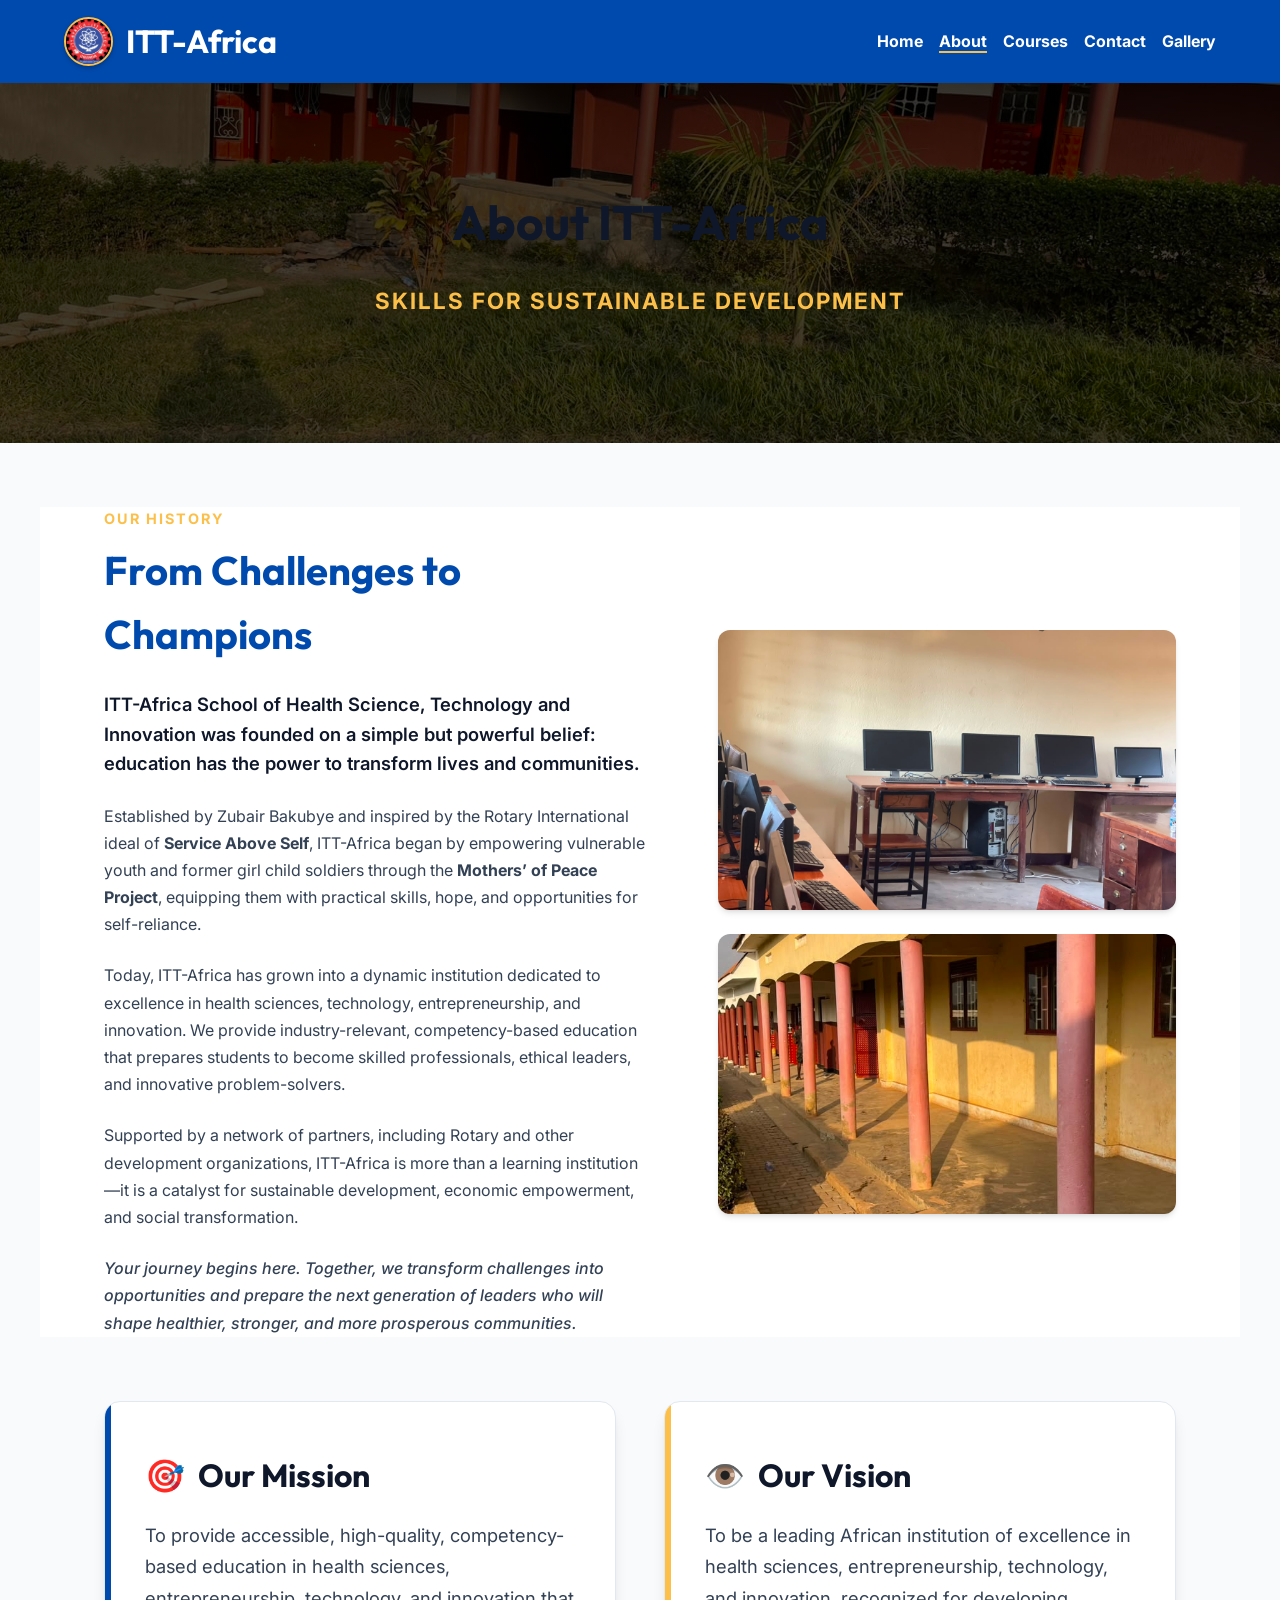
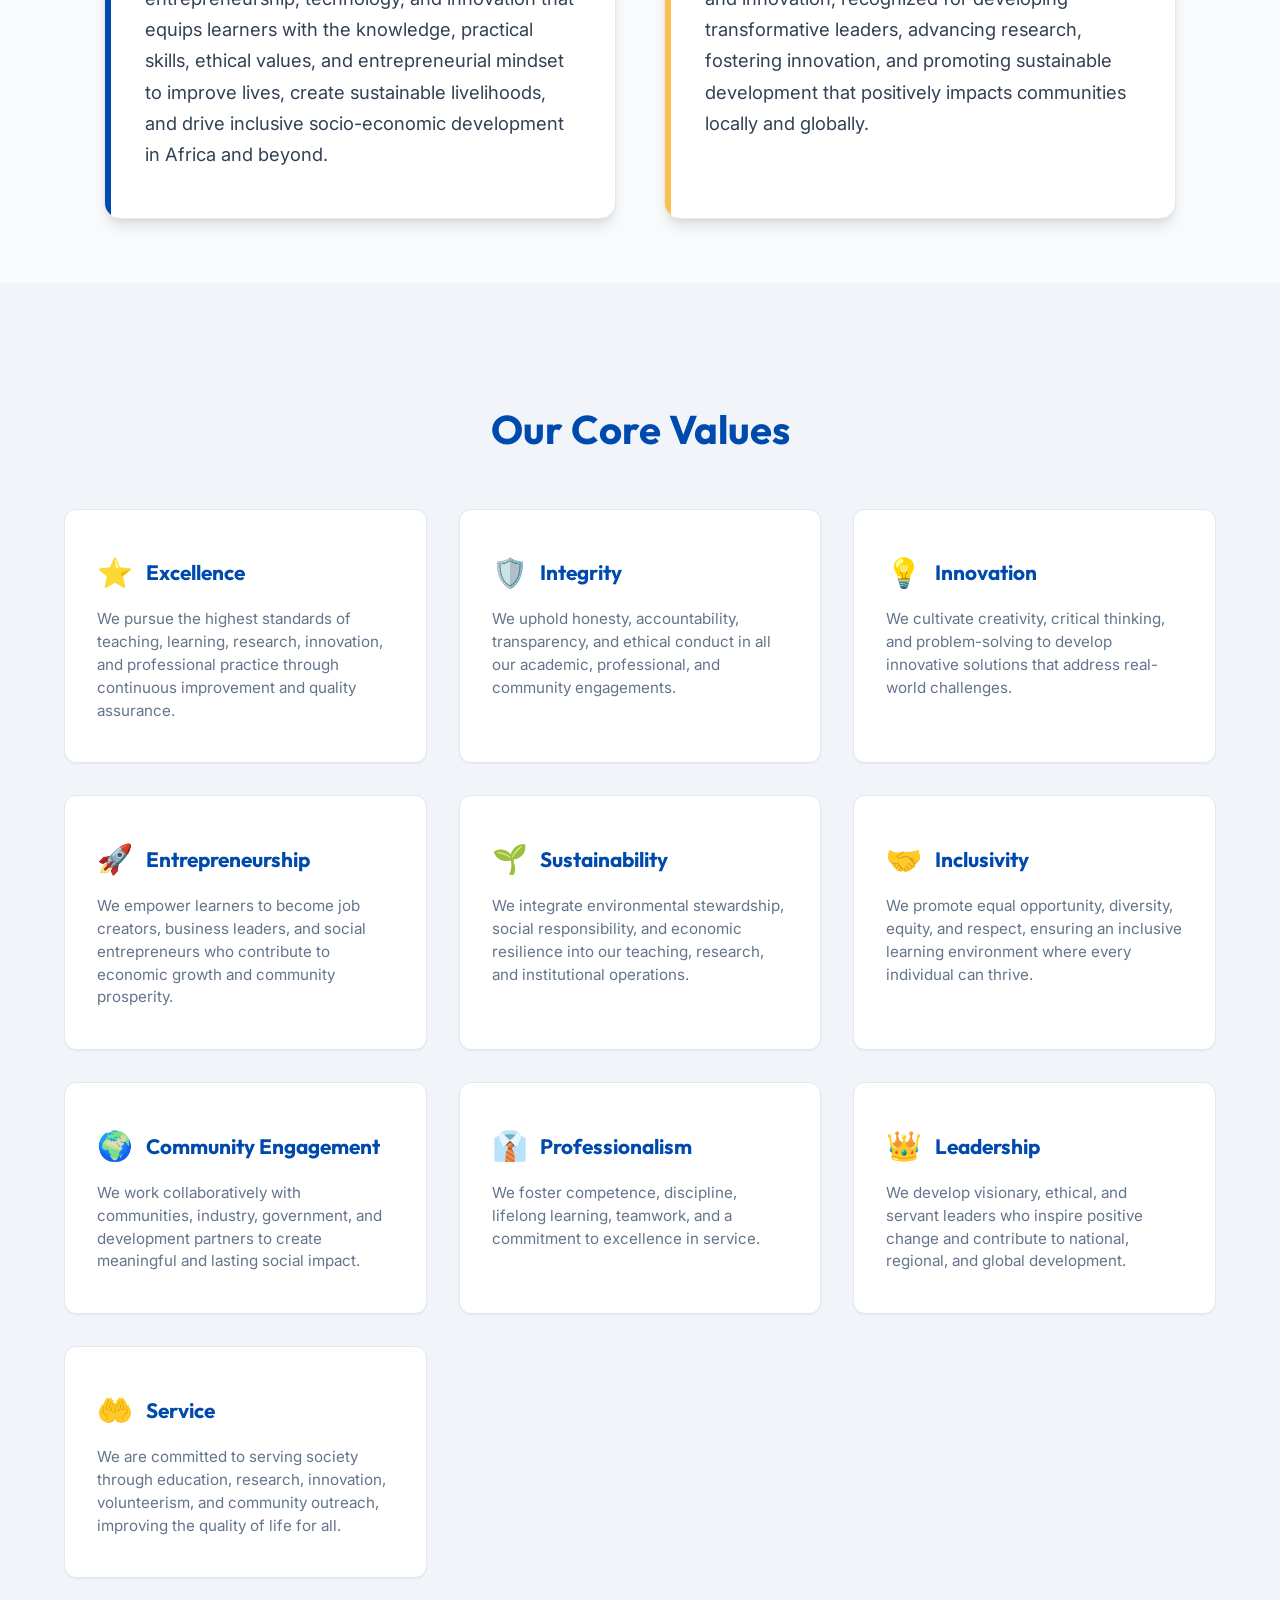
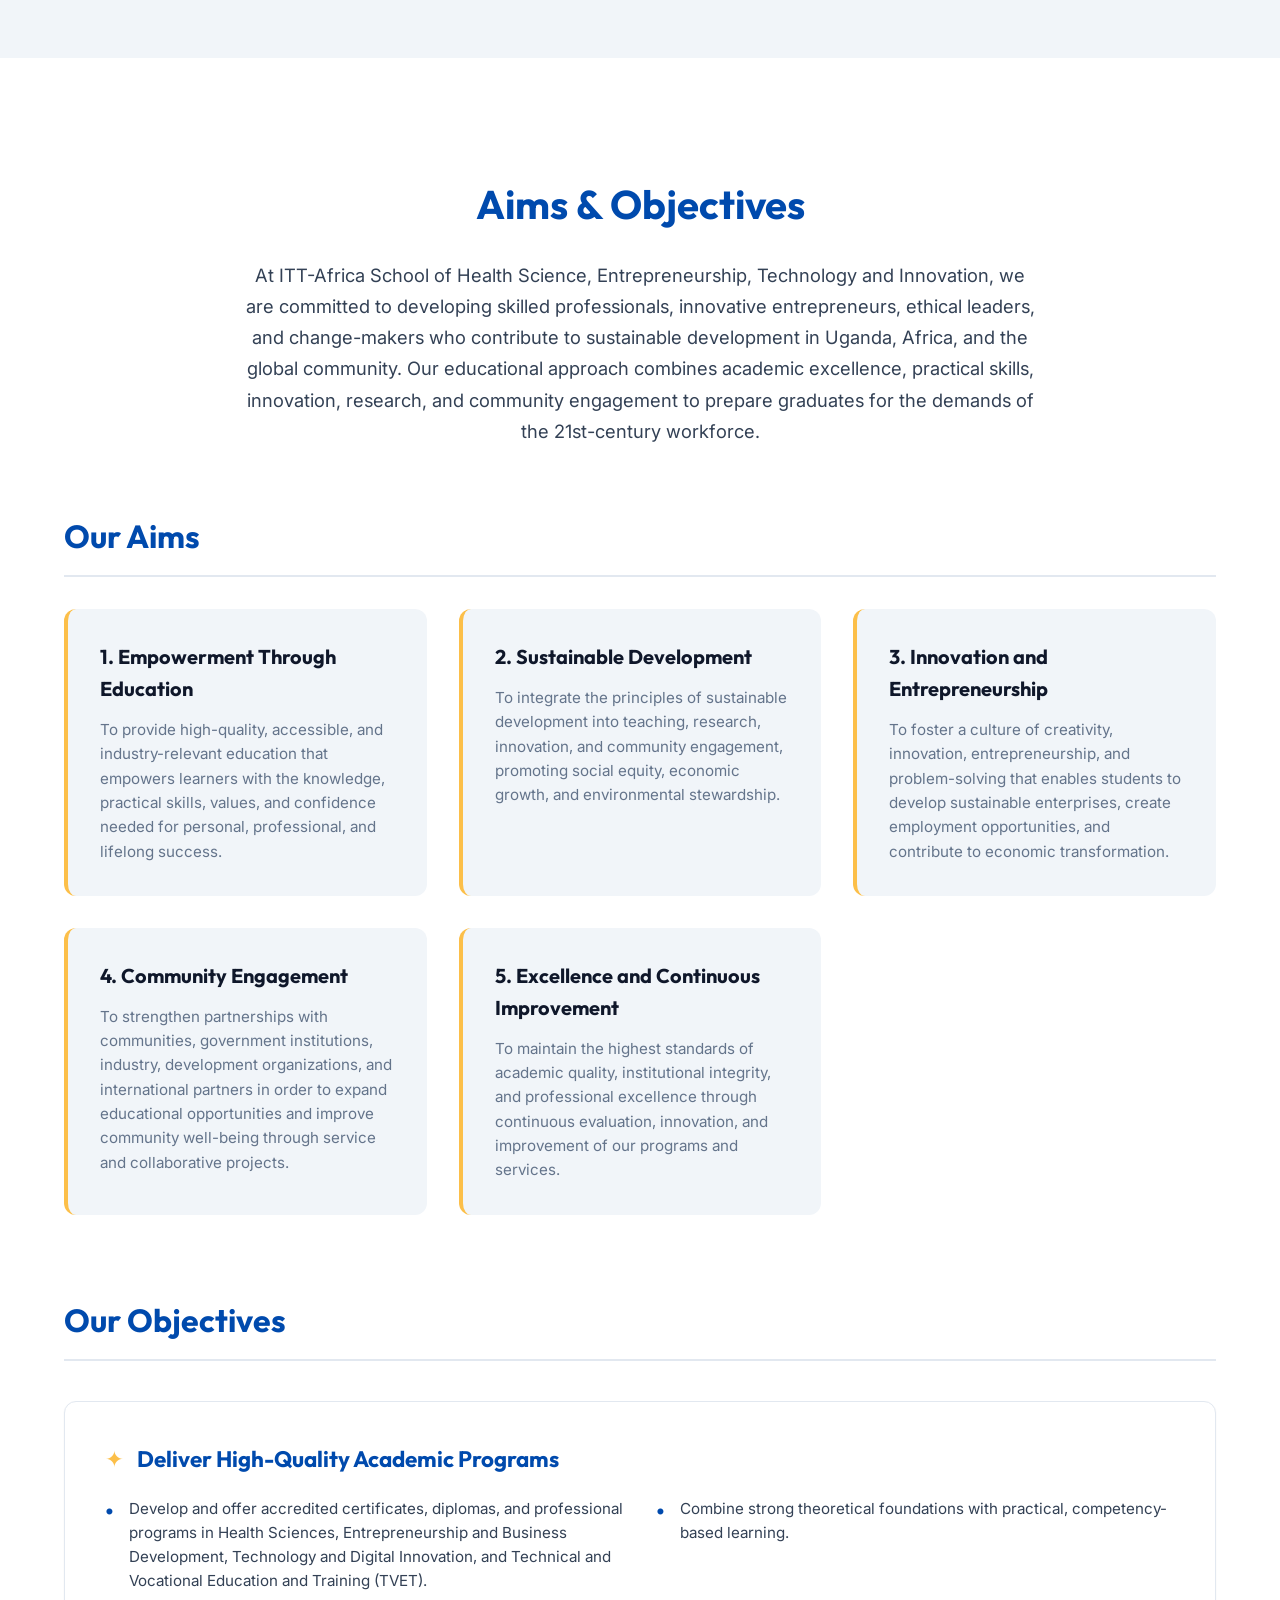
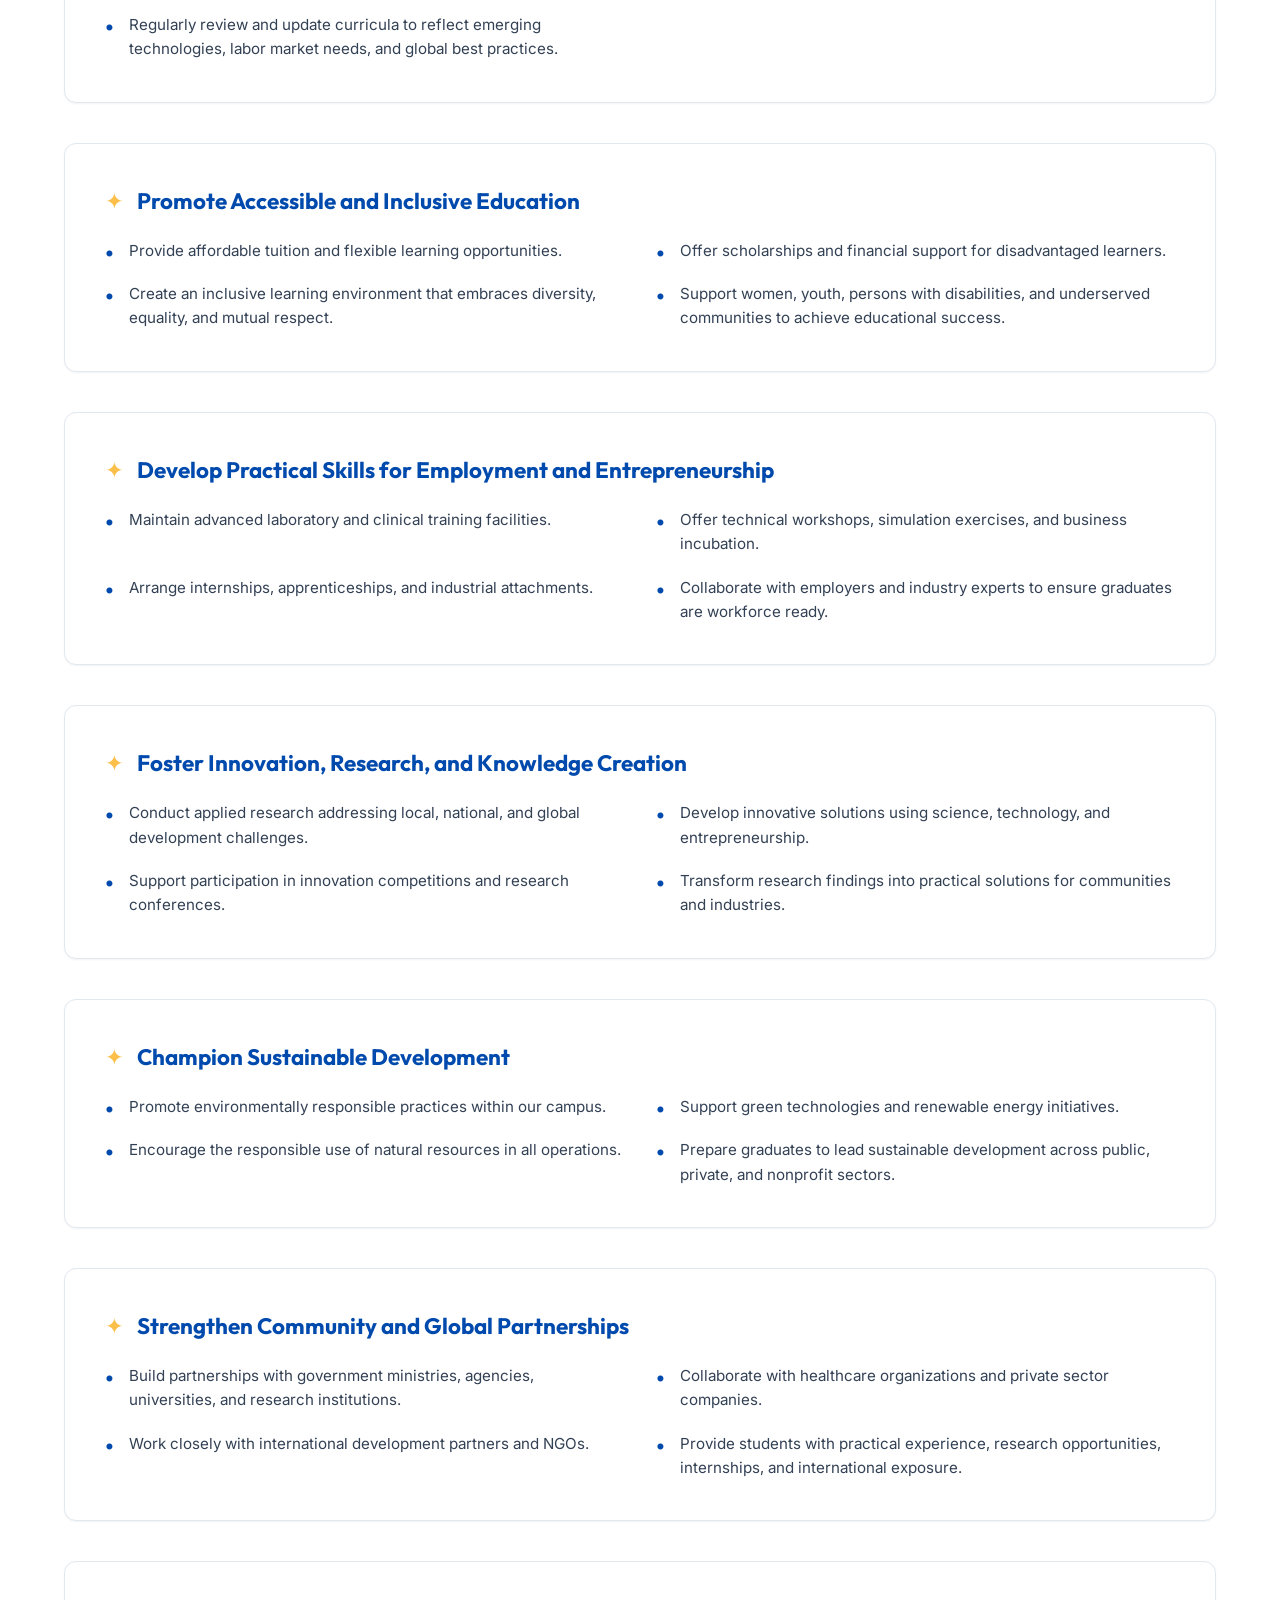
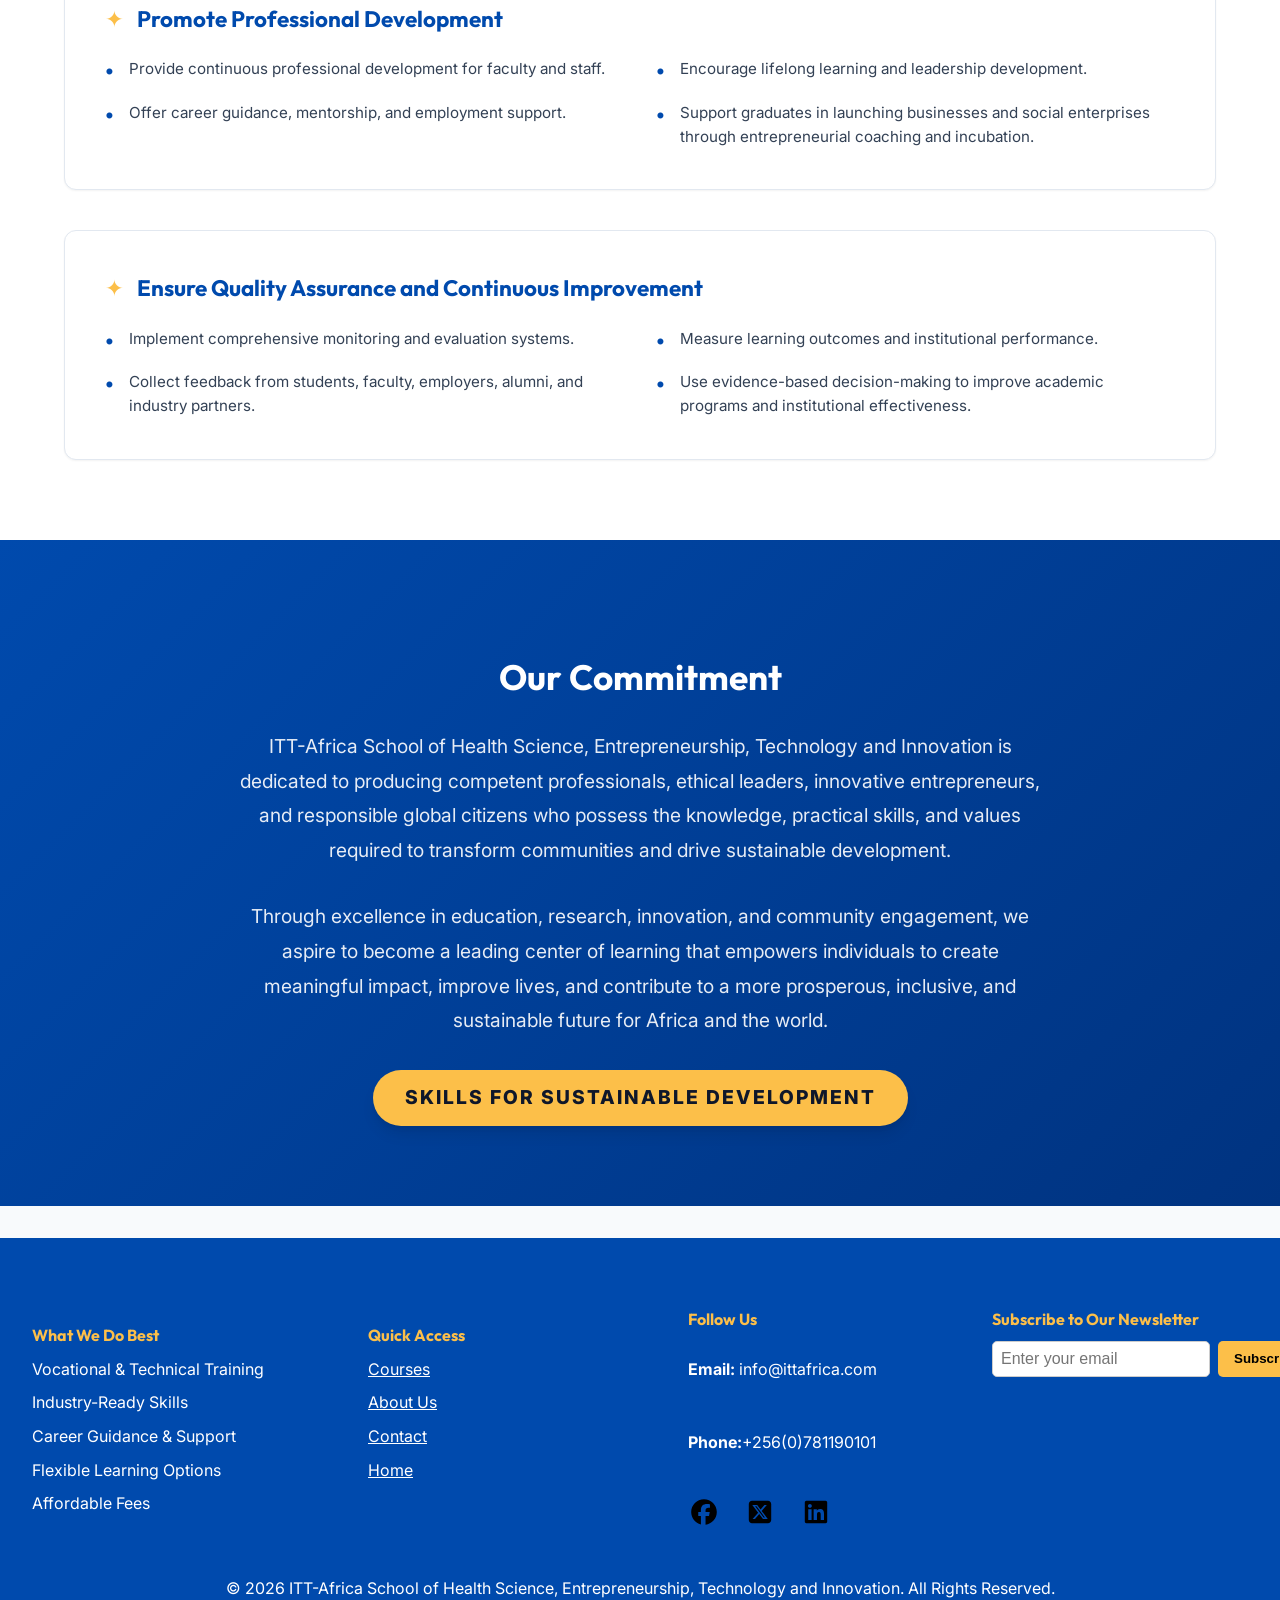
==== commit ce05c73a: "footers all the phone numbers have been updated" ====
--- a/about.html
+++ b/about.html
@@ -1,5 +1,6 @@
 <!DOCTYPE html>
 <html lang="en">
+
 <head>
   <meta charset="UTF-8">
   <meta name="viewport" content="width=device-width, initial-scale=1.0">
@@ -8,6 +9,7 @@
   <link rel="icon" type="image/jpeg" href="images/logo.jpeg">
   <script src="script.js" defer></script>
 </head>
+
 <body>
 
   <header>
@@ -33,37 +35,54 @@
 
   <main>
     <!-- About Page Hero -->
-    <section class="hero" style="background: linear-gradient(rgba(0, 0, 0, 0.75), rgba(0, 0, 0, 0.75)), url('images/IMG-20260713-WA0008.jpg') no-repeat center center/cover; min-height: 40vh; height: auto; padding: 4rem 2rem;">
+    <section class="hero"
+      style="background: linear-gradient(rgba(0, 0, 0, 0.75), rgba(0, 0, 0, 0.75)), url('images/IMG-20260713-WA0008.jpg') no-repeat center center/cover; min-height: 40vh; height: auto; padding: 4rem 2rem;">
       <div class="hero-text">
         <h2>About ITT-Africa</h2>
-        <p class="lead" style="font-size: 1.4rem; font-weight: 700; color: var(--accent); letter-spacing: 2px; text-transform: uppercase;">Skills for Sustainable Development</p>
+        <p class="lead"
+          style="font-size: 1.4rem; font-weight: 700; color: var(--accent); letter-spacing: 2px; text-transform: uppercase;">
+          Skills for Sustainable Development</p>
       </div>
     </section>
 
     <!-- Our Story Section -->
-    <section class="about" style="max-width: 1200px; margin: 4rem auto; padding: 0 5%; grid-template-columns: 1.2fr 1fr; gap: 4rem; display: grid;">
+    <section class="about"
+      style="max-width: 1200px; margin: 4rem auto; padding: 0 5%; grid-template-columns: 1.2fr 1fr; gap: 4rem; display: grid;">
       <div class="about-content">
         <span class="section-tagline">OUR HISTORY</span>
-        <h2 style="font-size: 2.5rem; color: var(--primary); margin-top: 0; margin-bottom: 1.5rem;">From Challenges to Champions</h2>
-        <p class="lead" style="font-size: 1.15rem; font-weight: 600; color: var(--dark); line-height: 1.6; margin-bottom: 1.5rem;">
-          ITT-Africa School of Health Science, Technology and Innovation was founded on a simple but powerful belief: education has the power to transform lives and communities.
+        <h2 style="font-size: 2.5rem; color: var(--primary); margin-top: 0; margin-bottom: 1.5rem;">From Challenges to
+          Champions</h2>
+        <p class="lead"
+          style="font-size: 1.15rem; font-weight: 600; color: var(--dark); line-height: 1.6; margin-bottom: 1.5rem;">
+          ITT-Africa School of Health Science, Technology and Innovation was founded on a simple but powerful belief:
+          education has the power to transform lives and communities.
         </p>
         <p style="color: var(--text); line-height: 1.7; margin-bottom: 1.5rem;">
-          Established by Zubair Bakubye and inspired by the Rotary International ideal of <strong>Service Above Self</strong>, ITT-Africa began by empowering vulnerable youth and former girl child soldiers through the <strong>Mothers’ of Peace Project</strong>, equipping them with practical skills, hope, and opportunities for self-reliance.
+          Established by Zubair Bakubye and inspired by the Rotary International ideal of <strong>Service Above
+            Self</strong>, ITT-Africa began by empowering vulnerable youth and former girl child soldiers through the
+          <strong>Mothers’ of Peace Project</strong>, equipping them with practical skills, hope, and opportunities for
+          self-reliance.
         </p>
         <p style="color: var(--text); line-height: 1.7; margin-bottom: 1.5rem;">
-          Today, ITT-Africa has grown into a dynamic institution dedicated to excellence in health sciences, technology, entrepreneurship, and innovation. We provide industry-relevant, competency-based education that prepares students to become skilled professionals, ethical leaders, and innovative problem-solvers.
+          Today, ITT-Africa has grown into a dynamic institution dedicated to excellence in health sciences, technology,
+          entrepreneurship, and innovation. We provide industry-relevant, competency-based education that prepares
+          students to become skilled professionals, ethical leaders, and innovative problem-solvers.
         </p>
         <p style="color: var(--text); line-height: 1.7; margin-bottom: 1.5rem;">
-          Supported by a network of partners, including Rotary and other development organizations, ITT-Africa is more than a learning institution—it is a catalyst for sustainable development, economic empowerment, and social transformation.
+          Supported by a network of partners, including Rotary and other development organizations, ITT-Africa is more
+          than a learning institution—it is a catalyst for sustainable development, economic empowerment, and social
+          transformation.
         </p>
         <p style="color: var(--text); font-style: italic; font-weight: 500; line-height: 1.7; margin-bottom: 0;">
-          Your journey begins here. Together, we transform challenges into opportunities and prepare the next generation of leaders who will shape healthier, stronger, and more prosperous communities.
+          Your journey begins here. Together, we transform challenges into opportunities and prepare the next generation
+          of leaders who will shape healthier, stronger, and more prosperous communities.
         </p>
       </div>
       <div class="about-image" style="display: flex; flex-direction: column; gap: 1.5rem;">
-        <img src="images/IMG-20260713-WA0003.jpg" alt="ITT-Africa Practical Training" style="width: 100%; height: 280px; object-fit: cover; border-radius: var(--radius); box-shadow: var(--shadow-md);">
-        <img src="images/IMG-20260713-WA0014.jpg" alt="ITT-Africa Lab Session" style="width: 100%; height: 280px; object-fit: cover; border-radius: var(--radius); box-shadow: var(--shadow-md);">
+        <img src="images/IMG-20260713-WA0003.jpg" alt="ITT-Africa Practical Training"
+          style="width: 100%; height: 280px; object-fit: cover; border-radius: var(--radius); box-shadow: var(--shadow-md);">
+        <img src="images/IMG-20260713-WA0014.jpg" alt="ITT-Africa Lab Session"
+          style="width: 100%; height: 280px; object-fit: cover; border-radius: var(--radius); box-shadow: var(--shadow-md);">
       </div>
     </section>
 
@@ -71,11 +90,16 @@
     <section class="mission-vision-section">
       <div class="mission-card">
         <h3><span>🎯</span> Our Mission</h3>
-        <p>To provide accessible, high-quality, competency-based education in health sciences, entrepreneurship, technology, and innovation that equips learners with the knowledge, practical skills, ethical values, and entrepreneurial mindset to improve lives, create sustainable livelihoods, and drive inclusive socio-economic development in Africa and beyond.</p>
+        <p>To provide accessible, high-quality, competency-based education in health sciences, entrepreneurship,
+          technology, and innovation that equips learners with the knowledge, practical skills, ethical values, and
+          entrepreneurial mindset to improve lives, create sustainable livelihoods, and drive inclusive socio-economic
+          development in Africa and beyond.</p>
       </div>
       <div class="vision-card">
         <h3><span>👁️</span> Our Vision</h3>
-        <p>To be a leading African institution of excellence in health sciences, entrepreneurship, technology, and innovation, recognized for developing transformative leaders, advancing research, fostering innovation, and promoting sustainable development that positively impacts communities locally and globally.</p>
+        <p>To be a leading African institution of excellence in health sciences, entrepreneurship, technology, and
+          innovation, recognized for developing transformative leaders, advancing research, fostering innovation, and
+          promoting sustainable development that positively impacts communities locally and globally.</p>
       </div>
     </section>
 
@@ -88,70 +112,80 @@
             <span class="value-icon">⭐</span>
             <h3>Excellence</h3>
           </div>
-          <p>We pursue the highest standards of teaching, learning, research, innovation, and professional practice through continuous improvement and quality assurance.</p>
+          <p>We pursue the highest standards of teaching, learning, research, innovation, and professional practice
+            through continuous improvement and quality assurance.</p>
         </div>
         <div class="value-card">
           <div class="value-header">
             <span class="value-icon">🛡️</span>
             <h3>Integrity</h3>
           </div>
-          <p>We uphold honesty, accountability, transparency, and ethical conduct in all our academic, professional, and community engagements.</p>
+          <p>We uphold honesty, accountability, transparency, and ethical conduct in all our academic, professional, and
+            community engagements.</p>
         </div>
         <div class="value-card">
           <div class="value-header">
             <span class="value-icon">💡</span>
             <h3>Innovation</h3>
           </div>
-          <p>We cultivate creativity, critical thinking, and problem-solving to develop innovative solutions that address real-world challenges.</p>
+          <p>We cultivate creativity, critical thinking, and problem-solving to develop innovative solutions that
+            address real-world challenges.</p>
         </div>
         <div class="value-card">
           <div class="value-header">
             <span class="value-icon">🚀</span>
             <h3>Entrepreneurship</h3>
           </div>
-          <p>We empower learners to become job creators, business leaders, and social entrepreneurs who contribute to economic growth and community prosperity.</p>
+          <p>We empower learners to become job creators, business leaders, and social entrepreneurs who contribute to
+            economic growth and community prosperity.</p>
         </div>
         <div class="value-card">
           <div class="value-header">
             <span class="value-icon">🌱</span>
             <h3>Sustainability</h3>
           </div>
-          <p>We integrate environmental stewardship, social responsibility, and economic resilience into our teaching, research, and institutional operations.</p>
+          <p>We integrate environmental stewardship, social responsibility, and economic resilience into our teaching,
+            research, and institutional operations.</p>
         </div>
         <div class="value-card">
           <div class="value-header">
             <span class="value-icon">🤝</span>
             <h3>Inclusivity</h3>
           </div>
-          <p>We promote equal opportunity, diversity, equity, and respect, ensuring an inclusive learning environment where every individual can thrive.</p>
+          <p>We promote equal opportunity, diversity, equity, and respect, ensuring an inclusive learning environment
+            where every individual can thrive.</p>
         </div>
         <div class="value-card">
           <div class="value-header">
             <span class="value-icon">🌍</span>
             <h3>Community Engagement</h3>
           </div>
-          <p>We work collaboratively with communities, industry, government, and development partners to create meaningful and lasting social impact.</p>
+          <p>We work collaboratively with communities, industry, government, and development partners to create
+            meaningful and lasting social impact.</p>
         </div>
         <div class="value-card">
           <div class="value-header">
             <span class="value-icon">👔</span>
             <h3>Professionalism</h3>
           </div>
-          <p>We foster competence, discipline, lifelong learning, teamwork, and a commitment to excellence in service.</p>
+          <p>We foster competence, discipline, lifelong learning, teamwork, and a commitment to excellence in service.
+          </p>
         </div>
         <div class="value-card">
           <div class="value-header">
             <span class="value-icon">👑</span>
             <h3>Leadership</h3>
           </div>
-          <p>We develop visionary, ethical, and servant leaders who inspire positive change and contribute to national, regional, and global development.</p>
+          <p>We develop visionary, ethical, and servant leaders who inspire positive change and contribute to national,
+            regional, and global development.</p>
         </div>
         <div class="value-card">
           <div class="value-header">
             <span class="value-icon">🤲</span>
             <h3>Service</h3>
           </div>
-          <p>We are committed to serving society through education, research, innovation, volunteerism, and community outreach, improving the quality of life for all.</p>
+          <p>We are committed to serving society through education, research, innovation, volunteerism, and community
+            outreach, improving the quality of life for all.</p>
         </div>
       </div>
     </section>
@@ -160,7 +194,11 @@
     <section class="aims-objectives-section">
       <h2>Aims & Objectives</h2>
       <p class="lead-text">
-        At ITT-Africa School of Health Science, Entrepreneurship, Technology and Innovation, we are committed to developing skilled professionals, innovative entrepreneurs, ethical leaders, and change-makers who contribute to sustainable development in Uganda, Africa, and the global community. Our educational approach combines academic excellence, practical skills, innovation, research, and community engagement to prepare graduates for the demands of the 21st-century workforce.
+        At ITT-Africa School of Health Science, Entrepreneurship, Technology and Innovation, we are committed to
+        developing skilled professionals, innovative entrepreneurs, ethical leaders, and change-makers who contribute to
+        sustainable development in Uganda, Africa, and the global community. Our educational approach combines academic
+        excellence, practical skills, innovation, research, and community engagement to prepare graduates for the
+        demands of the 21st-century workforce.
       </p>
 
       <div class="aims-block">
@@ -168,23 +206,31 @@
         <div class="aims-grid">
           <div class="aim-card">
             <h4>1. Empowerment Through Education</h4>
-            <p>To provide high-quality, accessible, and industry-relevant education that empowers learners with the knowledge, practical skills, values, and confidence needed for personal, professional, and lifelong success.</p>
+            <p>To provide high-quality, accessible, and industry-relevant education that empowers learners with the
+              knowledge, practical skills, values, and confidence needed for personal, professional, and lifelong
+              success.</p>
           </div>
           <div class="aim-card">
             <h4>2. Sustainable Development</h4>
-            <p>To integrate the principles of sustainable development into teaching, research, innovation, and community engagement, promoting social equity, economic growth, and environmental stewardship.</p>
+            <p>To integrate the principles of sustainable development into teaching, research, innovation, and community
+              engagement, promoting social equity, economic growth, and environmental stewardship.</p>
           </div>
           <div class="aim-card">
             <h4>3. Innovation and Entrepreneurship</h4>
-            <p>To foster a culture of creativity, innovation, entrepreneurship, and problem-solving that enables students to develop sustainable enterprises, create employment opportunities, and contribute to economic transformation.</p>
+            <p>To foster a culture of creativity, innovation, entrepreneurship, and problem-solving that enables
+              students to develop sustainable enterprises, create employment opportunities, and contribute to economic
+              transformation.</p>
           </div>
           <div class="aim-card">
             <h4>4. Community Engagement</h4>
-            <p>To strengthen partnerships with communities, government institutions, industry, development organizations, and international partners in order to expand educational opportunities and improve community well-being through service and collaborative projects.</p>
+            <p>To strengthen partnerships with communities, government institutions, industry, development
+              organizations, and international partners in order to expand educational opportunities and improve
+              community well-being through service and collaborative projects.</p>
           </div>
           <div class="aim-card">
             <h4>5. Excellence and Continuous Improvement</h4>
-            <p>To maintain the highest standards of academic quality, institutional integrity, and professional excellence through continuous evaluation, innovation, and improvement of our programs and services.</p>
+            <p>To maintain the highest standards of academic quality, institutional integrity, and professional
+              excellence through continuous evaluation, innovation, and improvement of our programs and services.</p>
           </div>
         </div>
       </div>
@@ -195,9 +241,12 @@
           <div class="objective-item">
             <h4>Deliver High-Quality Academic Programs</h4>
             <ul class="objective-details-list">
-              <li>Develop and offer accredited certificates, diplomas, and professional programs in Health Sciences, Entrepreneurship and Business Development, Technology and Digital Innovation, and Technical and Vocational Education and Training (TVET).</li>
+              <li>Develop and offer accredited certificates, diplomas, and professional programs in Health Sciences,
+                Entrepreneurship and Business Development, Technology and Digital Innovation, and Technical and
+                Vocational Education and Training (TVET).</li>
               <li>Combine strong theoretical foundations with practical, competency-based learning.</li>
-              <li>Regularly review and update curricula to reflect emerging technologies, labor market needs, and global best practices.</li>
+              <li>Regularly review and update curricula to reflect emerging technologies, labor market needs, and global
+                best practices.</li>
             </ul>
           </div>
 
@@ -207,7 +256,8 @@
               <li>Provide affordable tuition and flexible learning opportunities.</li>
               <li>Offer scholarships and financial support for disadvantaged learners.</li>
               <li>Create an inclusive learning environment that embraces diversity, equality, and mutual respect.</li>
-              <li>Support women, youth, persons with disabilities, and underserved communities to achieve educational success.</li>
+              <li>Support women, youth, persons with disabilities, and underserved communities to achieve educational
+                success.</li>
             </ul>
           </div>
 
@@ -247,7 +297,8 @@
               <li>Build partnerships with government ministries, agencies, universities, and research institutions.</li>
               <li>Collaborate with healthcare organizations and private sector companies.</li>
               <li>Work closely with international development partners and NGOs.</li>
-              <li>Provide students with practical experience, research opportunities, internships, and international exposure.</li>
+              <li>Provide students with practical experience, research opportunities, internships, and international
+                exposure.</li>
             </ul>
           </div>
 
@@ -257,7 +308,8 @@
               <li>Provide continuous professional development for faculty and staff.</li>
               <li>Encourage lifelong learning and leadership development.</li>
               <li>Offer career guidance, mentorship, and employment support.</li>
-              <li>Support graduates in launching businesses and social enterprises through entrepreneurial coaching and incubation.</li>
+              <li>Support graduates in launching businesses and social enterprises through entrepreneurial coaching and
+                incubation.</li>
             </ul>
           </div>
 
@@ -278,8 +330,13 @@
     <section class="commitment-section">
       <div class="commitment-content">
         <h2>Our Commitment</h2>
-        <p>ITT-Africa School of Health Science, Entrepreneurship, Technology and Innovation is dedicated to producing competent professionals, ethical leaders, innovative entrepreneurs, and responsible global citizens who possess the knowledge, practical skills, and values required to transform communities and drive sustainable development.</p>
-        <p>Through excellence in education, research, innovation, and community engagement, we aspire to become a leading center of learning that empowers individuals to create meaningful impact, improve lives, and contribute to a more prosperous, inclusive, and sustainable future for Africa and the world.</p>
+        <p>ITT-Africa School of Health Science, Entrepreneurship, Technology and Innovation is dedicated to producing
+          competent professionals, ethical leaders, innovative entrepreneurs, and responsible global citizens who
+          possess the knowledge, practical skills, and values required to transform communities and drive sustainable
+          development.</p>
+        <p>Through excellence in education, research, innovation, and community engagement, we aspire to become a
+          leading center of learning that empowers individuals to create meaningful impact, improve lives, and
+          contribute to a more prosperous, inclusive, and sustainable future for Africa and the world.</p>
         <div class="motto-banner">Skills for Sustainable Development</div>
       </div>
     </section>
@@ -311,7 +368,7 @@
           <h4>Follow Us</h4>
           <div class="footer-social-icons">
             <p><strong>Email:</strong> info@ittafrica.com</p>
-            <p><strong>Phone:</strong> +256 700 000 000</p>
+            <p><strong>Phone:</strong>+256(0)781190101</p>
             <div class="footer-social-icons-grid">
               <a href="#" title="Facebook"><img src="assets/facebook.svg" alt="Facebook" /></a>
               <a href="#" title="X"><img src="assets/square-x-twitter-brands-solid-full.svg" alt="X" /></a>
@@ -329,8 +386,10 @@
       </div>
     </div>
     <div class="footer-bottom">
-      <p>© 2026 ITT-Africa School of Health Science, Entrepreneurship, Technology and Innovation. All Rights Reserved.</p>
+      <p>© 2026 ITT-Africa School of Health Science, Entrepreneurship, Technology and Innovation. All Rights Reserved.
+      </p>
     </div>
   </footer>
 </body>
-</html>
+
+</html>
